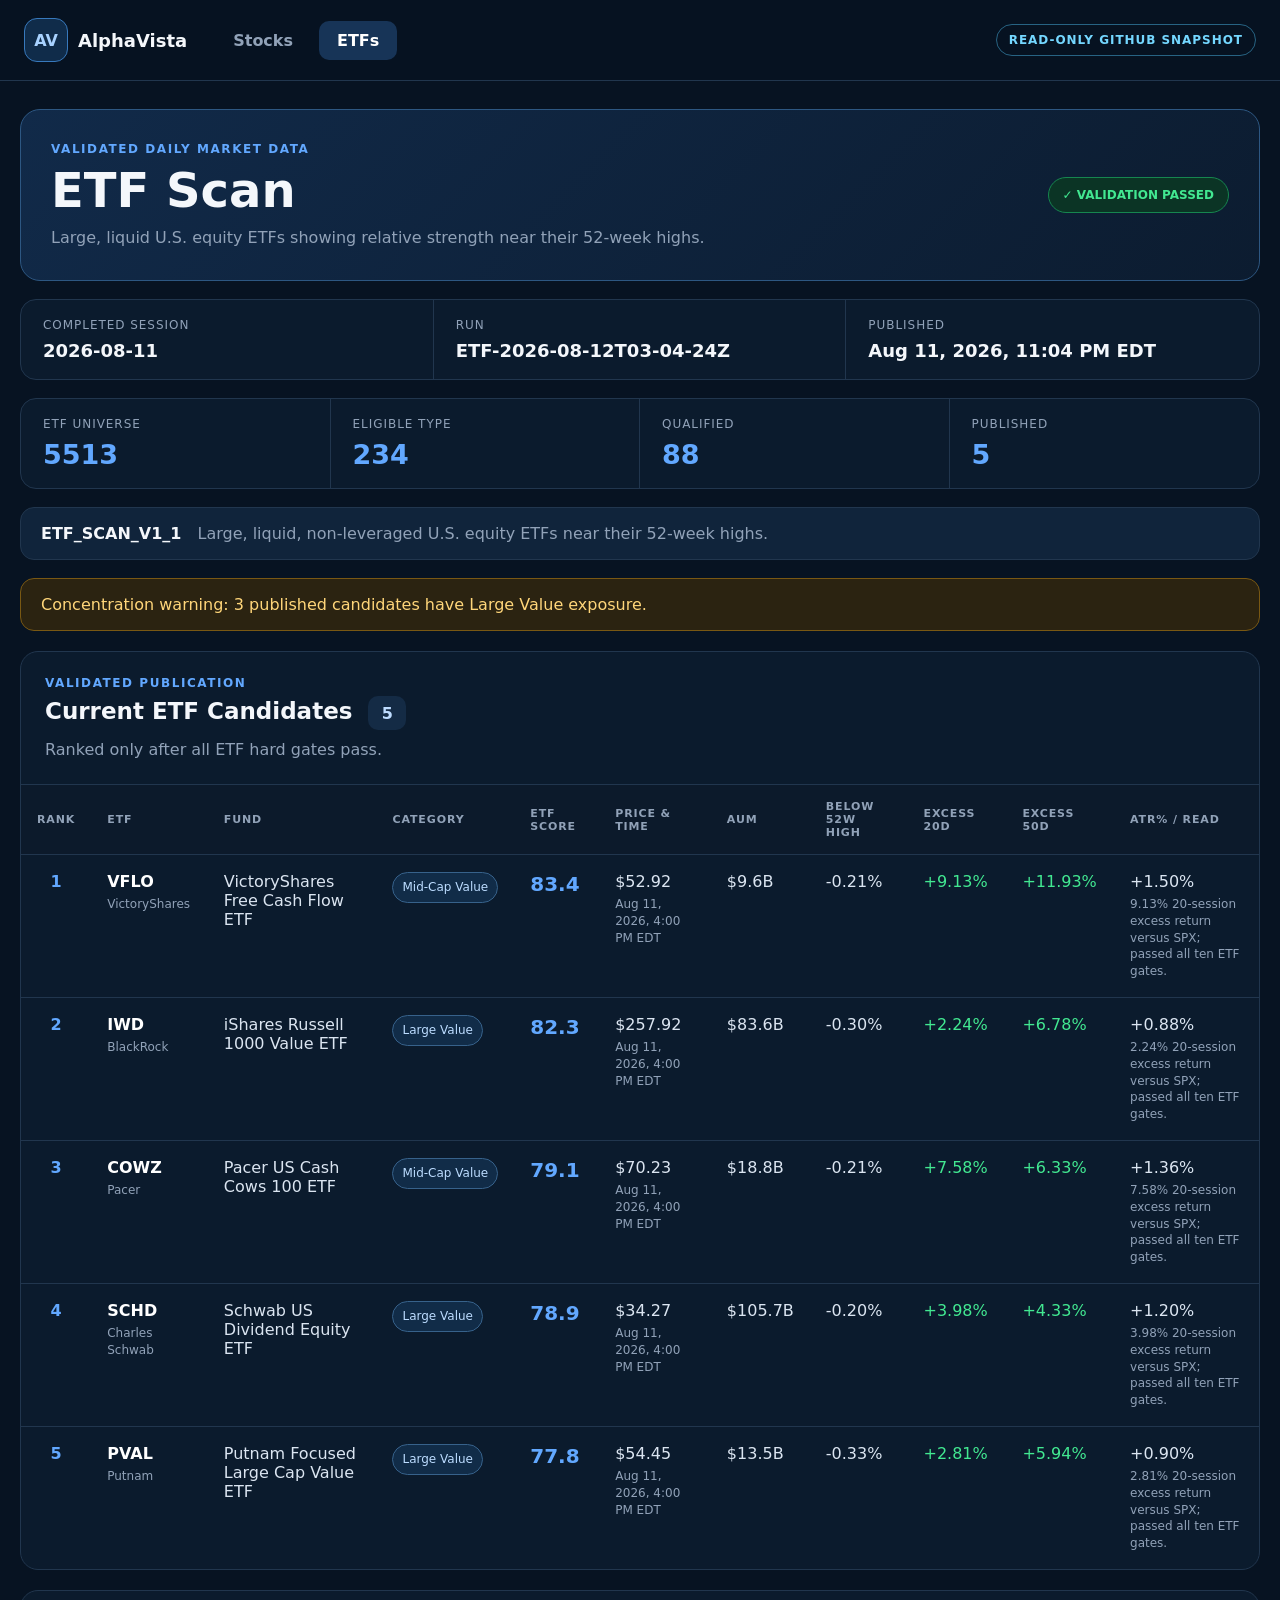
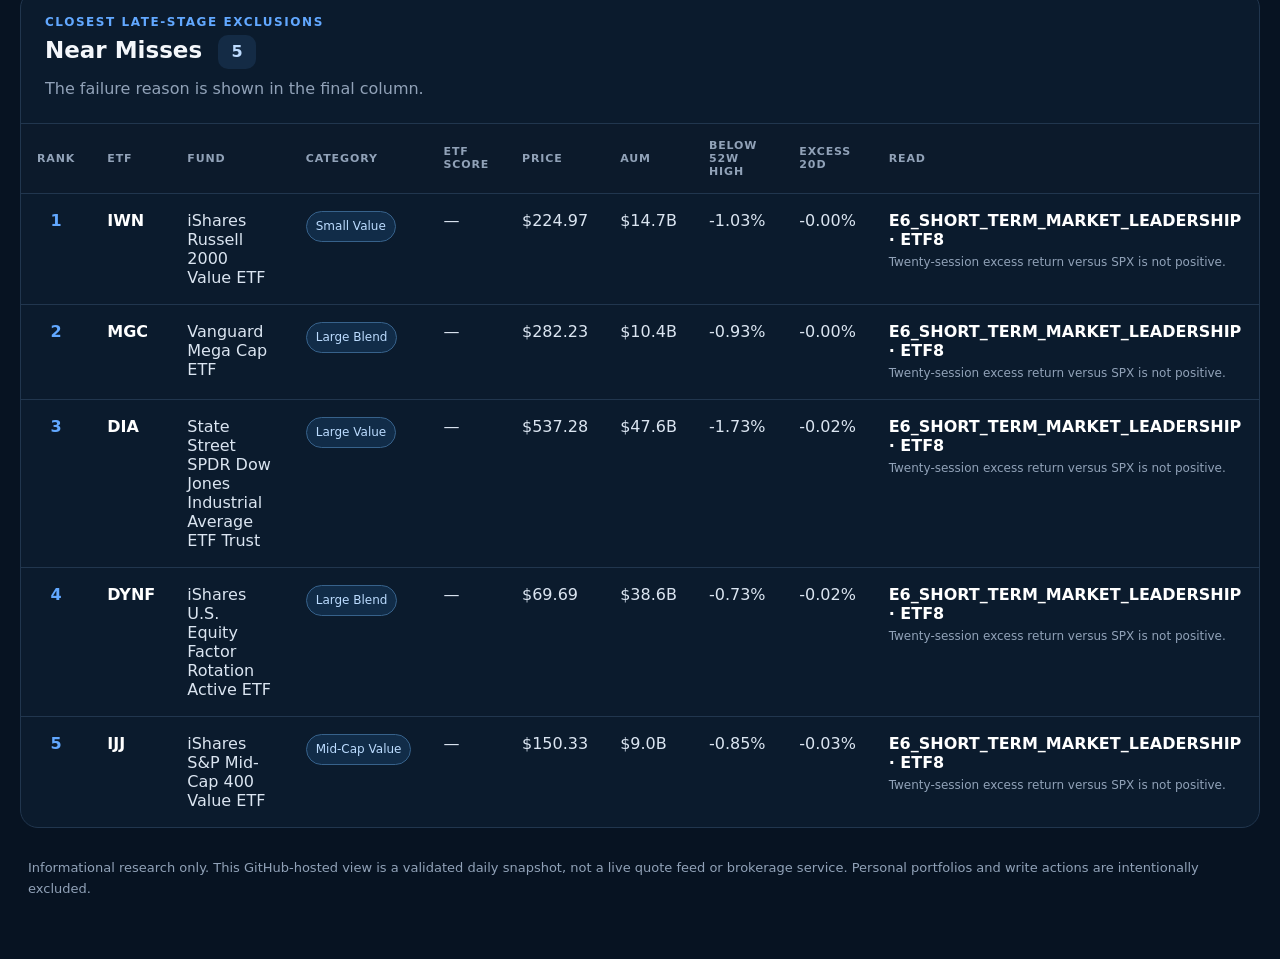
==== etfs/index.html @ fdbb1b5f "Publish validated market snapshot 13496ba" ====
<!doctype html>
<html lang="en">
  <head>
    <meta charset="utf-8">
    <meta name="viewport" content="width=device-width, initial-scale=1">
    <meta name="robots" content="noindex,nofollow">
    <meta name="color-scheme" content="dark">
    <meta name="description" content="Large, liquid U.S. equity ETFs showing relative strength near their 52-week highs.">
    <title>ETF Scan | AlphaVista</title>
    <link rel="stylesheet" href="/styles.css">
  </head>
  <body>
    <header class="site-header">
      <a class="brand" href="/" aria-label="AlphaVista Stocks">
        <span>AV</span><strong>AlphaVista</strong>
      </a>
      <nav aria-label="Primary navigation">
        <a class="" href="/">Stocks</a>
        <a class="active" href="/etfs/">ETFs</a>
      </nav>
      <span class="read-only">READ-ONLY GITHUB SNAPSHOT</span>
    </header>
    <main>
      <section class="hero">
        <div>
          <p class="eyebrow">VALIDATED DAILY MARKET DATA</p>
          <h1>ETF Scan</h1>
          <p>Large, liquid U.S. equity ETFs showing relative strength near their 52-week highs.</p>
        </div>
        <span class="validation">✓ VALIDATION PASSED</span>
      </section>
      <section class="run-meta" aria-label="Publication details">
        <div><span>Completed session</span><strong>2026-08-11</strong></div>
        <div><span>Run</span><strong>ETF-2026-08-12T03-04-24Z</strong></div>
        <div><span>Published</span><strong>Aug 11, 2026, 11:04 PM EDT</strong></div>
      </section>
      
    <section class="summary-grid">
      <div><span>ETF universe</span><strong>5513</strong></div>
      <div><span>Eligible type</span><strong>234</strong></div>
      <div><span>Qualified</span><strong>88</strong></div>
      <div><span>Published</span><strong>5</strong></div>
    </section>
    <section class="policy-note">
      <strong>ETF_SCAN_V1_1</strong>
      <span>Large, liquid, non-leveraged U.S. equity ETFs near their 52-week highs.</span>
    </section>
    <section class="warning">Concentration warning: 3 published candidates have Large Value exposure.</section>
    <section class="panel">
      <header class="panel-header">
        <div><p class="eyebrow">VALIDATED PUBLICATION</p><h2>Current ETF Candidates <span class="count">5</span></h2><p>Ranked only after all ETF hard gates pass.</p></div>
      </header>
      <div class="table-wrap">
        <table>
          <thead><tr><th>Rank</th><th>ETF</th><th>Fund</th><th>Category</th><th>ETF Score</th><th>Price &amp; Time</th><th>AUM</th><th>Below 52W High</th><th>Excess 20D</th><th>Excess 50D</th><th>ATR% / Read</th></tr></thead>
          <tbody>
        <tr>
          <td class="rank">1</td>
          <td><strong>VFLO</strong><span>VictoryShares</span></td>
          <td>VictoryShares Free Cash Flow ETF</td>
          <td><span class="badge category">Mid-Cap Value</span></td>
          <td class="score">83.4</td>
          <td>$52.92<span>Aug 11, 2026, 4:00 PM EDT</span></td>
          <td>$9.6B</td>
          <td>-0.21%</td>
          <td class="positive">+9.13%</td>
          <td class="positive">+11.93%</td>
          <td>+1.50%<span>9.13% 20-session excess return versus SPX; passed all ten ETF gates.</span></td>
        </tr>
        <tr>
          <td class="rank">2</td>
          <td><strong>IWD</strong><span>BlackRock</span></td>
          <td>iShares Russell 1000 Value ETF</td>
          <td><span class="badge category">Large Value</span></td>
          <td class="score">82.3</td>
          <td>$257.92<span>Aug 11, 2026, 4:00 PM EDT</span></td>
          <td>$83.6B</td>
          <td>-0.30%</td>
          <td class="positive">+2.24%</td>
          <td class="positive">+6.78%</td>
          <td>+0.88%<span>2.24% 20-session excess return versus SPX; passed all ten ETF gates.</span></td>
        </tr>
        <tr>
          <td class="rank">3</td>
          <td><strong>COWZ</strong><span>Pacer</span></td>
          <td>Pacer US Cash Cows 100 ETF</td>
          <td><span class="badge category">Mid-Cap Value</span></td>
          <td class="score">79.1</td>
          <td>$70.23<span>Aug 11, 2026, 4:00 PM EDT</span></td>
          <td>$18.8B</td>
          <td>-0.21%</td>
          <td class="positive">+7.58%</td>
          <td class="positive">+6.33%</td>
          <td>+1.36%<span>7.58% 20-session excess return versus SPX; passed all ten ETF gates.</span></td>
        </tr>
        <tr>
          <td class="rank">4</td>
          <td><strong>SCHD</strong><span>Charles Schwab</span></td>
          <td>Schwab US Dividend Equity ETF</td>
          <td><span class="badge category">Large Value</span></td>
          <td class="score">78.9</td>
          <td>$34.27<span>Aug 11, 2026, 4:00 PM EDT</span></td>
          <td>$105.7B</td>
          <td>-0.20%</td>
          <td class="positive">+3.98%</td>
          <td class="positive">+4.33%</td>
          <td>+1.20%<span>3.98% 20-session excess return versus SPX; passed all ten ETF gates.</span></td>
        </tr>
        <tr>
          <td class="rank">5</td>
          <td><strong>PVAL</strong><span>Putnam</span></td>
          <td>Putnam Focused Large Cap Value ETF</td>
          <td><span class="badge category">Large Value</span></td>
          <td class="score">77.8</td>
          <td>$54.45<span>Aug 11, 2026, 4:00 PM EDT</span></td>
          <td>$13.5B</td>
          <td>-0.33%</td>
          <td class="positive">+2.81%</td>
          <td class="positive">+5.94%</td>
          <td>+0.90%<span>2.81% 20-session excess return versus SPX; passed all ten ETF gates.</span></td>
        </tr></tbody>
        </table>
      </div>
    </section>
    <section class="panel">
      <header class="panel-header">
        <div><p class="eyebrow">CLOSEST LATE-STAGE EXCLUSIONS</p><h2>Near Misses <span class="count">5</span></h2><p>The failure reason is shown in the final column.</p></div>
      </header>
      <div class="table-wrap">
        <table>
          <thead><tr><th>Rank</th><th>ETF</th><th>Fund</th><th>Category</th><th>ETF Score</th><th>Price</th><th>AUM</th><th>Below 52W High</th><th>Excess 20D</th><th>Read</th></tr></thead>
          <tbody>
        <tr>
          <td class="rank">1</td>
          <td><strong>IWN</strong></td>
          <td>iShares Russell 2000 Value ETF</td>
          <td><span class="badge category">Small Value</span></td>
          <td>—</td>
          <td>$224.97</td>
          <td>$14.7B</td>
          <td>-1.03%</td>
          <td>-0.00%</td>
          <td class="read"><strong>E6_SHORT_TERM_MARKET_LEADERSHIP · ETF8</strong><span>Twenty-session excess return versus SPX is not positive.</span></td>
        </tr>
        <tr>
          <td class="rank">2</td>
          <td><strong>MGC</strong></td>
          <td>Vanguard Mega Cap ETF</td>
          <td><span class="badge category">Large Blend</span></td>
          <td>—</td>
          <td>$282.23</td>
          <td>$10.4B</td>
          <td>-0.93%</td>
          <td>-0.00%</td>
          <td class="read"><strong>E6_SHORT_TERM_MARKET_LEADERSHIP · ETF8</strong><span>Twenty-session excess return versus SPX is not positive.</span></td>
        </tr>
        <tr>
          <td class="rank">3</td>
          <td><strong>DIA</strong></td>
          <td>State Street SPDR Dow Jones Industrial Average ETF Trust</td>
          <td><span class="badge category">Large Value</span></td>
          <td>—</td>
          <td>$537.28</td>
          <td>$47.6B</td>
          <td>-1.73%</td>
          <td>-0.02%</td>
          <td class="read"><strong>E6_SHORT_TERM_MARKET_LEADERSHIP · ETF8</strong><span>Twenty-session excess return versus SPX is not positive.</span></td>
        </tr>
        <tr>
          <td class="rank">4</td>
          <td><strong>DYNF</strong></td>
          <td>iShares U.S. Equity Factor Rotation Active ETF</td>
          <td><span class="badge category">Large Blend</span></td>
          <td>—</td>
          <td>$69.69</td>
          <td>$38.6B</td>
          <td>-0.73%</td>
          <td>-0.02%</td>
          <td class="read"><strong>E6_SHORT_TERM_MARKET_LEADERSHIP · ETF8</strong><span>Twenty-session excess return versus SPX is not positive.</span></td>
        </tr>
        <tr>
          <td class="rank">5</td>
          <td><strong>IJJ</strong></td>
          <td>iShares S&amp;P Mid-Cap 400 Value ETF</td>
          <td><span class="badge category">Mid-Cap Value</span></td>
          <td>—</td>
          <td>$150.33</td>
          <td>$9.0B</td>
          <td>-0.85%</td>
          <td>-0.03%</td>
          <td class="read"><strong>E6_SHORT_TERM_MARKET_LEADERSHIP · ETF8</strong><span>Twenty-session excess return versus SPX is not positive.</span></td>
        </tr></tbody>
        </table>
      </div>
    </section>
      <p class="disclaimer">Informational research only. This GitHub-hosted view is a validated daily snapshot, not a live quote feed or brokerage service. Personal portfolios and write actions are intentionally excluded.</p>
    </main>
  </body>
</html>
---- styles.css ----
:root{color-scheme:dark;--bg:#071322;--panel:#0b1b2d;--panel2:#10243b;--line:#21364e;--text:#f4f7fb;--muted:#91a2b8;--blue:#62a8ff;--green:#42e891;--amber:#ffc44d;--red:#ff7185}
*{box-sizing:border-box}html{background:var(--bg);font-family:Inter,ui-sans-serif,system-ui,-apple-system,BlinkMacSystemFont,"Segoe UI",sans-serif;color:var(--text)}body{margin:0;min-width:320px}a{color:inherit;text-decoration:none}
.site-header{position:sticky;top:0;z-index:5;display:flex;align-items:center;gap:28px;padding:18px max(24px,calc((100vw - 1480px)/2));border-bottom:1px solid var(--line);background:rgba(7,19,34,.96);backdrop-filter:blur(12px)}
.brand{display:flex;align-items:center;gap:10px}.brand>span{display:grid;place-items:center;width:44px;height:44px;border:1px solid #3779bd;border-radius:13px;background:#102c4a;color:#a8d2ff;font-weight:800}.brand strong{font-size:18px}
nav{display:flex;gap:8px}nav a{padding:10px 18px;border-radius:10px;color:var(--muted);font-weight:700}nav a.active{background:#173457;color:#fff}.read-only{margin-left:auto;color:#74d7ff;border:1px solid #276383;border-radius:999px;padding:8px 12px;font-size:12px;font-weight:800;letter-spacing:.08em}
main{width:min(1480px,calc(100% - 40px));margin:28px auto 60px}.hero{display:flex;justify-content:space-between;align-items:center;gap:24px;padding:30px;border:1px solid #2d5782;border-radius:20px;background:linear-gradient(135deg,#112a49,#0c1c30)}h1{margin:4px 0 8px;font-size:clamp(30px,4vw,48px)}h2{margin:4px 0 8px;font-size:23px}.hero p,.panel-header p{color:var(--muted);margin:0;line-height:1.5}.eyebrow{color:var(--blue)!important;font-size:12px;font-weight:850;letter-spacing:.13em}.validation{white-space:nowrap;color:var(--green);border:1px solid #16864f;background:#0b3425;border-radius:999px;padding:10px 14px;font-size:12px;font-weight:850}
.run-meta,.summary-grid{display:grid;grid-template-columns:repeat(3,1fr);border:1px solid var(--line);border-radius:16px;overflow:hidden;margin:18px 0;background:var(--panel)}.summary-grid{grid-template-columns:repeat(4,1fr)}.run-meta div,.summary-grid div{padding:18px 22px;border-right:1px solid var(--line)}.run-meta div:last-child,.summary-grid div:last-child{border-right:0}.run-meta span,.summary-grid span{display:block;color:var(--muted);font-size:12px;text-transform:uppercase;letter-spacing:.08em}.run-meta strong,.summary-grid strong{display:block;margin-top:8px;font-size:18px;overflow-wrap:anywhere}.summary-grid strong{font-size:27px;color:var(--blue)}
.trend-summary strong{color:var(--green)}.trend-summary .policy-version{font-size:14px;line-height:1.35}.trend-panel{border-color:#17643f}.negative{color:var(--red)}
.policy-note,.warning{display:flex;gap:16px;align-items:center;padding:16px 20px;margin:18px 0;border:1px solid var(--line);border-radius:14px;background:var(--panel2);color:var(--muted)}.policy-note strong{color:var(--text)}.warning{border-color:#795813;color:#ffd67a;background:#2b2311}
.panel{margin:20px 0;border:1px solid var(--line);border-radius:18px;overflow:hidden;background:var(--panel)}.panel-header{padding:22px 24px;border-bottom:1px solid var(--line)}.count{display:inline-grid;place-items:center;min-width:38px;height:34px;padding:0 10px;margin-left:8px;border-radius:10px;background:#142b45;color:#bedcff;font-size:16px}.table-wrap{overflow-x:auto}
table{width:100%;border-collapse:collapse;min-width:1050px}th{padding:15px 16px;text-align:left;color:var(--muted);font-size:11px;letter-spacing:.08em;text-transform:uppercase;background:#0c1a2b}td{padding:17px 16px;border-top:1px solid var(--line);vertical-align:top;color:#dbe5f1}td span{display:block;margin-top:5px;color:var(--muted);font-size:12px;line-height:1.4}td strong{color:#fff}.rank{color:var(--blue);font-weight:800;text-align:center}.score{color:var(--blue);font-size:20px;font-weight:850}.positive{color:var(--green)}.read{min-width:260px}.badge{display:inline-block!important;margin:0!important;padding:6px 9px;border:1px solid #37628b;border-radius:999px;color:#bcdcff!important;background:#112c48}.category{white-space:nowrap}.empty-row{text-align:center;padding:32px;color:var(--muted)}
.disclaimer{margin:30px 8px;color:var(--muted);font-size:13px;line-height:1.6}
@media(max-width:780px){.site-header{padding:14px 18px;gap:10px}.brand strong,.read-only{display:none}nav{margin-left:auto}nav a{padding:9px 12px}.hero{align-items:flex-start;flex-direction:column;padding:24px}.run-meta,.summary-grid{grid-template-columns:1fr 1fr}.run-meta div,.summary-grid div{border-bottom:1px solid var(--line)}main{width:min(100% - 24px,1480px);margin-top:16px}}
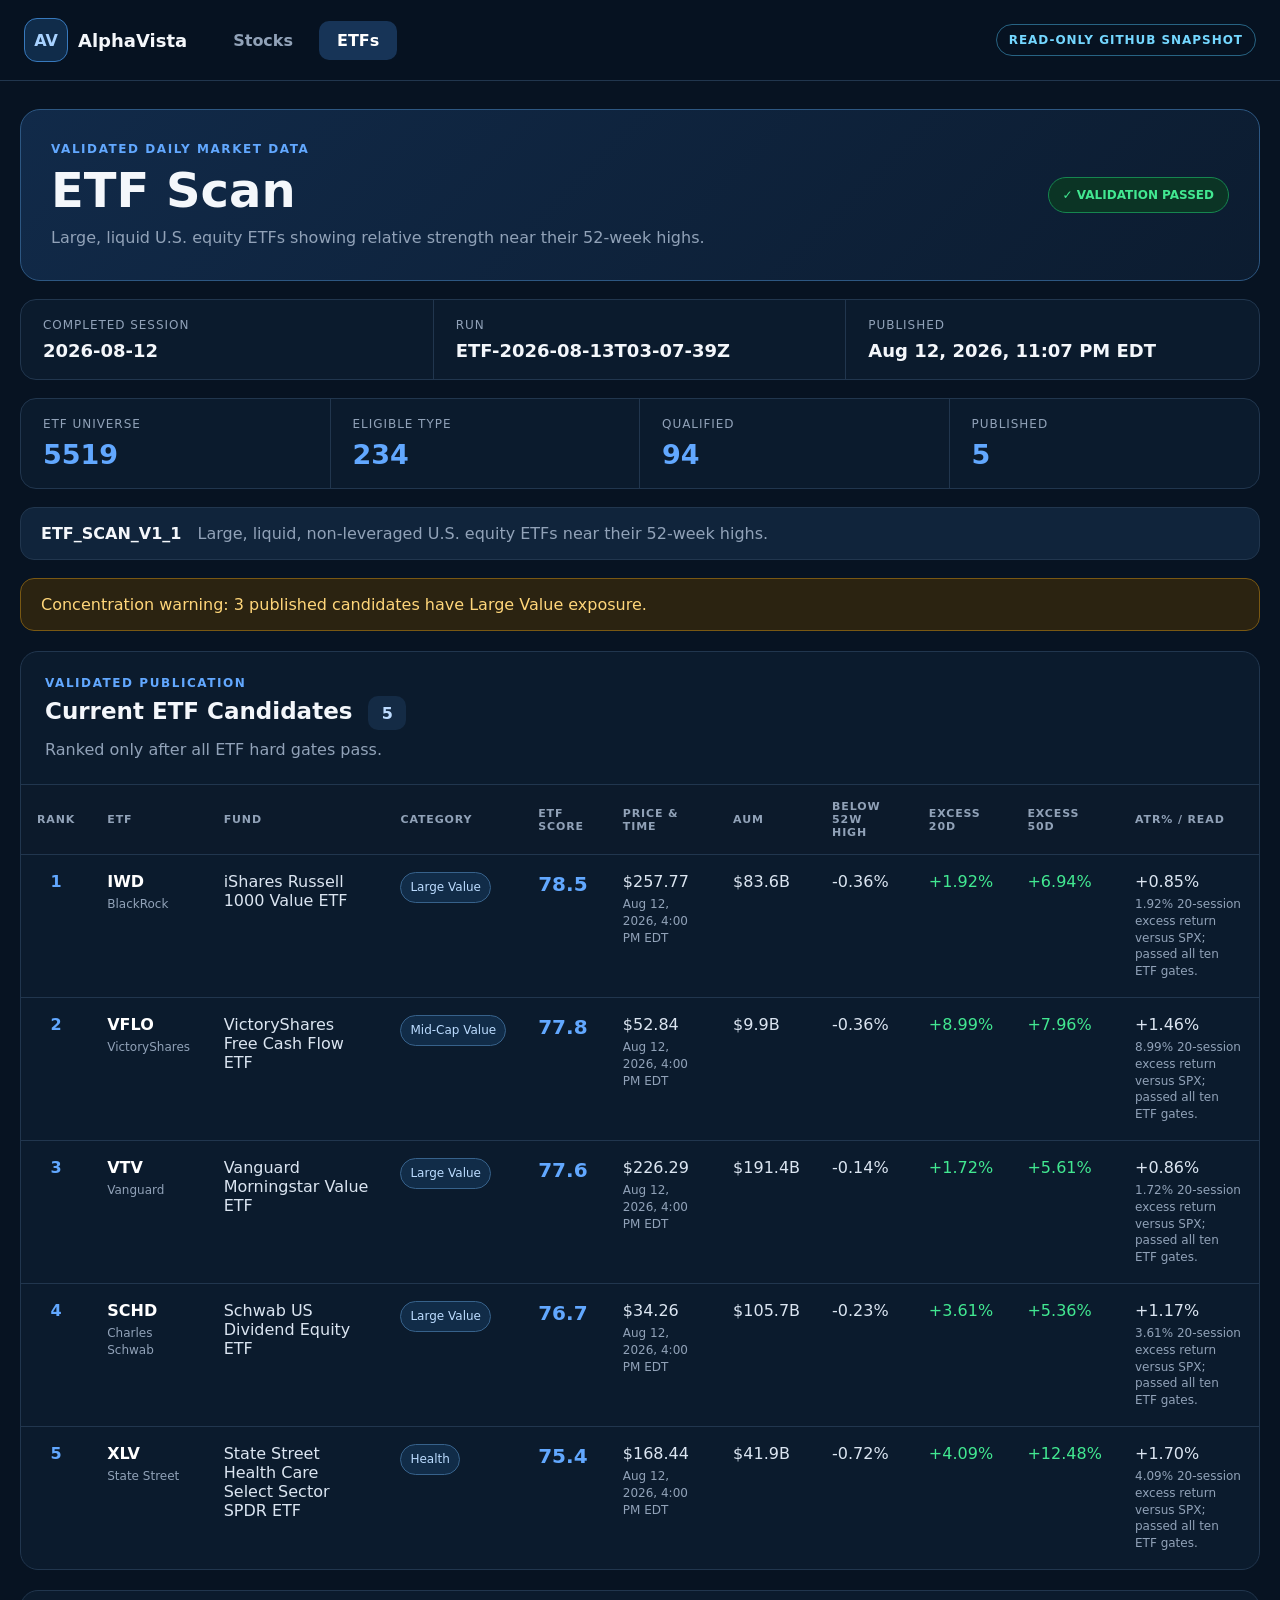
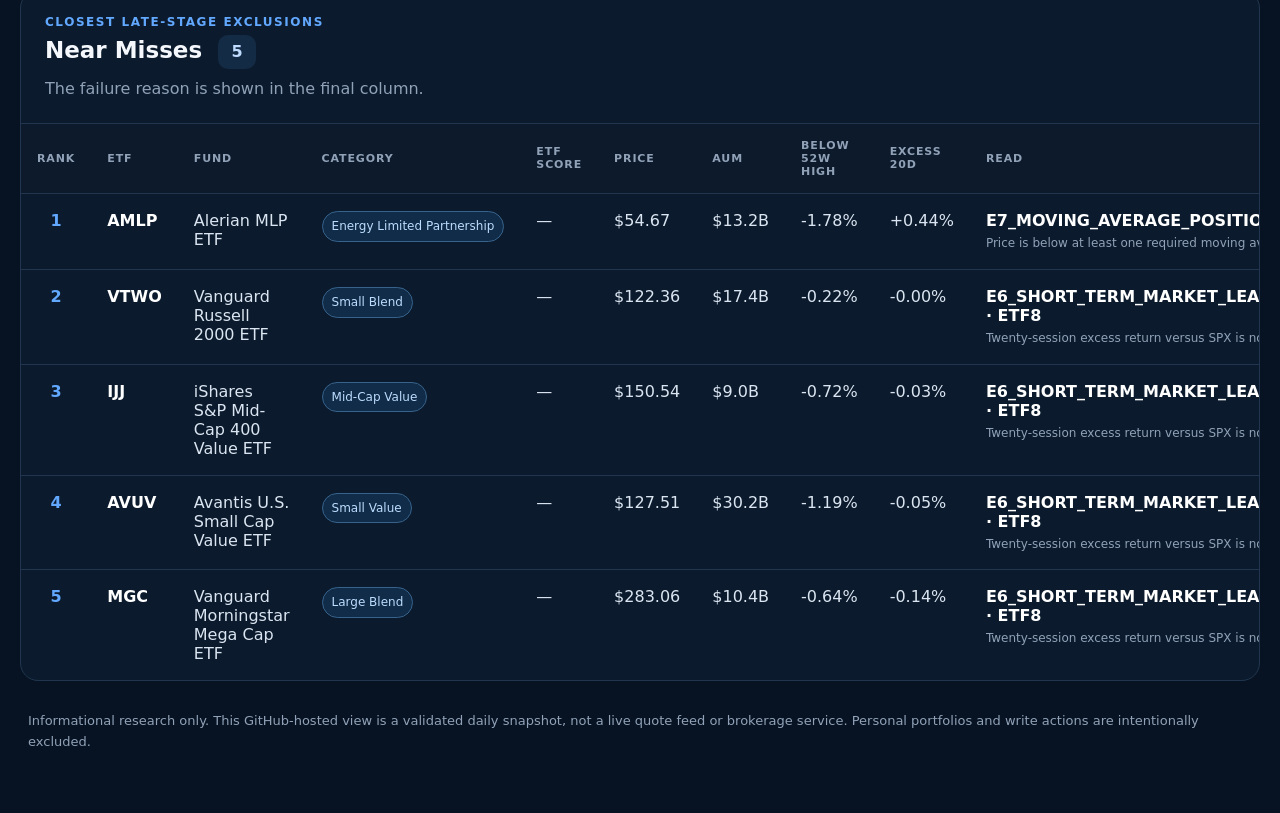
==== commit a2fd6bc8: "Publish validated market snapshot 13496ba" ====
--- a/etfs/index.html
+++ b/etfs/index.html
@@ -30,15 +30,15 @@
         <span class="validation">✓ VALIDATION PASSED</span>
       </section>
       <section class="run-meta" aria-label="Publication details">
-        <div><span>Completed session</span><strong>2026-08-11</strong></div>
-        <div><span>Run</span><strong>ETF-2026-08-12T03-04-24Z</strong></div>
-        <div><span>Published</span><strong>Aug 11, 2026, 11:04 PM EDT</strong></div>
+        <div><span>Completed session</span><strong>2026-08-12</strong></div>
+        <div><span>Run</span><strong>ETF-2026-08-13T03-07-39Z</strong></div>
+        <div><span>Published</span><strong>Aug 12, 2026, 11:07 PM EDT</strong></div>
       </section>
       
     <section class="summary-grid">
-      <div><span>ETF universe</span><strong>5513</strong></div>
+      <div><span>ETF universe</span><strong>5519</strong></div>
       <div><span>Eligible type</span><strong>234</strong></div>
-      <div><span>Qualified</span><strong>88</strong></div>
+      <div><span>Qualified</span><strong>94</strong></div>
       <div><span>Published</span><strong>5</strong></div>
     </section>
     <section class="policy-note">
@@ -56,68 +56,68 @@
           <tbody>
         <tr>
           <td class="rank">1</td>
+          <td><strong>IWD</strong><span>BlackRock</span></td>
+          <td>iShares Russell 1000 Value ETF</td>
+          <td><span class="badge category">Large Value</span></td>
+          <td class="score">78.5</td>
+          <td>$257.77<span>Aug 12, 2026, 4:00 PM EDT</span></td>
+          <td>$83.6B</td>
+          <td>-0.36%</td>
+          <td class="positive">+1.92%</td>
+          <td class="positive">+6.94%</td>
+          <td>+0.85%<span>1.92% 20-session excess return versus SPX; passed all ten ETF gates.</span></td>
+        </tr>
+        <tr>
+          <td class="rank">2</td>
           <td><strong>VFLO</strong><span>VictoryShares</span></td>
           <td>VictoryShares Free Cash Flow ETF</td>
           <td><span class="badge category">Mid-Cap Value</span></td>
-          <td class="score">83.4</td>
-          <td>$52.92<span>Aug 11, 2026, 4:00 PM EDT</span></td>
-          <td>$9.6B</td>
-          <td>-0.21%</td>
-          <td class="positive">+9.13%</td>
-          <td class="positive">+11.93%</td>
-          <td>+1.50%<span>9.13% 20-session excess return versus SPX; passed all ten ETF gates.</span></td>
-        </tr>
-        <tr>
-          <td class="rank">2</td>
-          <td><strong>IWD</strong><span>BlackRock</span></td>
-          <td>iShares Russell 1000 Value ETF</td>
-          <td><span class="badge category">Large Value</span></td>
-          <td class="score">82.3</td>
-          <td>$257.92<span>Aug 11, 2026, 4:00 PM EDT</span></td>
-          <td>$83.6B</td>
-          <td>-0.30%</td>
-          <td class="positive">+2.24%</td>
-          <td class="positive">+6.78%</td>
-          <td>+0.88%<span>2.24% 20-session excess return versus SPX; passed all ten ETF gates.</span></td>
+          <td class="score">77.8</td>
+          <td>$52.84<span>Aug 12, 2026, 4:00 PM EDT</span></td>
+          <td>$9.9B</td>
+          <td>-0.36%</td>
+          <td class="positive">+8.99%</td>
+          <td class="positive">+7.96%</td>
+          <td>+1.46%<span>8.99% 20-session excess return versus SPX; passed all ten ETF gates.</span></td>
         </tr>
         <tr>
           <td class="rank">3</td>
-          <td><strong>COWZ</strong><span>Pacer</span></td>
-          <td>Pacer US Cash Cows 100 ETF</td>
-          <td><span class="badge category">Mid-Cap Value</span></td>
-          <td class="score">79.1</td>
-          <td>$70.23<span>Aug 11, 2026, 4:00 PM EDT</span></td>
-          <td>$18.8B</td>
-          <td>-0.21%</td>
-          <td class="positive">+7.58%</td>
-          <td class="positive">+6.33%</td>
-          <td>+1.36%<span>7.58% 20-session excess return versus SPX; passed all ten ETF gates.</span></td>
+          <td><strong>VTV</strong><span>Vanguard</span></td>
+          <td>Vanguard Morningstar Value ETF</td>
+          <td><span class="badge category">Large Value</span></td>
+          <td class="score">77.6</td>
+          <td>$226.29<span>Aug 12, 2026, 4:00 PM EDT</span></td>
+          <td>$191.4B</td>
+          <td>-0.14%</td>
+          <td class="positive">+1.72%</td>
+          <td class="positive">+5.61%</td>
+          <td>+0.86%<span>1.72% 20-session excess return versus SPX; passed all ten ETF gates.</span></td>
         </tr>
         <tr>
           <td class="rank">4</td>
           <td><strong>SCHD</strong><span>Charles Schwab</span></td>
           <td>Schwab US Dividend Equity ETF</td>
           <td><span class="badge category">Large Value</span></td>
-          <td class="score">78.9</td>
-          <td>$34.27<span>Aug 11, 2026, 4:00 PM EDT</span></td>
+          <td class="score">76.7</td>
+          <td>$34.26<span>Aug 12, 2026, 4:00 PM EDT</span></td>
           <td>$105.7B</td>
-          <td>-0.20%</td>
-          <td class="positive">+3.98%</td>
-          <td class="positive">+4.33%</td>
-          <td>+1.20%<span>3.98% 20-session excess return versus SPX; passed all ten ETF gates.</span></td>
+          <td>-0.23%</td>
+          <td class="positive">+3.61%</td>
+          <td class="positive">+5.36%</td>
+          <td>+1.17%<span>3.61% 20-session excess return versus SPX; passed all ten ETF gates.</span></td>
         </tr>
         <tr>
           <td class="rank">5</td>
-          <td><strong>PVAL</strong><span>Putnam</span></td>
-          <td>Putnam Focused Large Cap Value ETF</td>
-          <td><span class="badge category">Large Value</span></td>
-          <td class="score">77.8</td>
-          <td>$54.45<span>Aug 11, 2026, 4:00 PM EDT</span></td>
-          <td>$13.5B</td>
-          <td>-0.33%</td>
-          <td class="positive">+2.81%</td>
-          <td class="positive">+5.94%</td>
-          <td>+0.90%<span>2.81% 20-session excess return versus SPX; passed all ten ETF gates.</span></td>
+          <td><strong>XLV</strong><span>State Street</span></td>
+          <td>State Street Health Care Select Sector SPDR ETF</td>
+          <td><span class="badge category">Health</span></td>
+          <td class="score">75.4</td>
+          <td>$168.44<span>Aug 12, 2026, 4:00 PM EDT</span></td>
+          <td>$41.9B</td>
+          <td>-0.72%</td>
+          <td class="positive">+4.09%</td>
+          <td class="positive">+12.48%</td>
+          <td>+1.70%<span>4.09% 20-session excess return versus SPX; passed all ten ETF gates.</span></td>
         </tr></tbody>
         </table>
       </div>
@@ -132,62 +132,62 @@
           <tbody>
         <tr>
           <td class="rank">1</td>
-          <td><strong>IWN</strong></td>
-          <td>iShares Russell 2000 Value ETF</td>
-          <td><span class="badge category">Small Value</span></td>
+          <td><strong>AMLP</strong></td>
+          <td>Alerian MLP ETF</td>
+          <td><span class="badge category">Energy Limited Partnership</span></td>
           <td>—</td>
-          <td>$224.97</td>
-          <td>$14.7B</td>
-          <td>-1.03%</td>
-          <td>-0.00%</td>
-          <td class="read"><strong>E6_SHORT_TERM_MARKET_LEADERSHIP · ETF8</strong><span>Twenty-session excess return versus SPX is not positive.</span></td>
+          <td>$54.67</td>
+          <td>$13.2B</td>
+          <td>-1.78%</td>
+          <td>+0.44%</td>
+          <td class="read"><strong>E7_MOVING_AVERAGE_POSITION · ETF9</strong><span>Price is below at least one required moving average.</span></td>
         </tr>
         <tr>
           <td class="rank">2</td>
-          <td><strong>MGC</strong></td>
-          <td>Vanguard Mega Cap ETF</td>
-          <td><span class="badge category">Large Blend</span></td>
+          <td><strong>VTWO</strong></td>
+          <td>Vanguard Russell 2000 ETF</td>
+          <td><span class="badge category">Small Blend</span></td>
           <td>—</td>
-          <td>$282.23</td>
-          <td>$10.4B</td>
-          <td>-0.93%</td>
+          <td>$122.36</td>
+          <td>$17.4B</td>
+          <td>-0.22%</td>
           <td>-0.00%</td>
           <td class="read"><strong>E6_SHORT_TERM_MARKET_LEADERSHIP · ETF8</strong><span>Twenty-session excess return versus SPX is not positive.</span></td>
         </tr>
         <tr>
           <td class="rank">3</td>
-          <td><strong>DIA</strong></td>
-          <td>State Street SPDR Dow Jones Industrial Average ETF Trust</td>
-          <td><span class="badge category">Large Value</span></td>
+          <td><strong>IJJ</strong></td>
+          <td>iShares S&amp;P Mid-Cap 400 Value ETF</td>
+          <td><span class="badge category">Mid-Cap Value</span></td>
           <td>—</td>
-          <td>$537.28</td>
-          <td>$47.6B</td>
-          <td>-1.73%</td>
-          <td>-0.02%</td>
+          <td>$150.54</td>
+          <td>$9.0B</td>
+          <td>-0.72%</td>
+          <td>-0.03%</td>
           <td class="read"><strong>E6_SHORT_TERM_MARKET_LEADERSHIP · ETF8</strong><span>Twenty-session excess return versus SPX is not positive.</span></td>
         </tr>
         <tr>
           <td class="rank">4</td>
-          <td><strong>DYNF</strong></td>
-          <td>iShares U.S. Equity Factor Rotation Active ETF</td>
-          <td><span class="badge category">Large Blend</span></td>
+          <td><strong>AVUV</strong></td>
+          <td>Avantis U.S. Small Cap Value ETF</td>
+          <td><span class="badge category">Small Value</span></td>
           <td>—</td>
-          <td>$69.69</td>
-          <td>$38.6B</td>
-          <td>-0.73%</td>
-          <td>-0.02%</td>
+          <td>$127.51</td>
+          <td>$30.2B</td>
+          <td>-1.19%</td>
+          <td>-0.05%</td>
           <td class="read"><strong>E6_SHORT_TERM_MARKET_LEADERSHIP · ETF8</strong><span>Twenty-session excess return versus SPX is not positive.</span></td>
         </tr>
         <tr>
           <td class="rank">5</td>
-          <td><strong>IJJ</strong></td>
-          <td>iShares S&amp;P Mid-Cap 400 Value ETF</td>
-          <td><span class="badge category">Mid-Cap Value</span></td>
+          <td><strong>MGC</strong></td>
+          <td>Vanguard Morningstar Mega Cap ETF</td>
+          <td><span class="badge category">Large Blend</span></td>
           <td>—</td>
-          <td>$150.33</td>
-          <td>$9.0B</td>
-          <td>-0.85%</td>
-          <td>-0.03%</td>
+          <td>$283.06</td>
+          <td>$10.4B</td>
+          <td>-0.64%</td>
+          <td>-0.14%</td>
           <td class="read"><strong>E6_SHORT_TERM_MARKET_LEADERSHIP · ETF8</strong><span>Twenty-session excess return versus SPX is not positive.</span></td>
         </tr></tbody>
         </table>
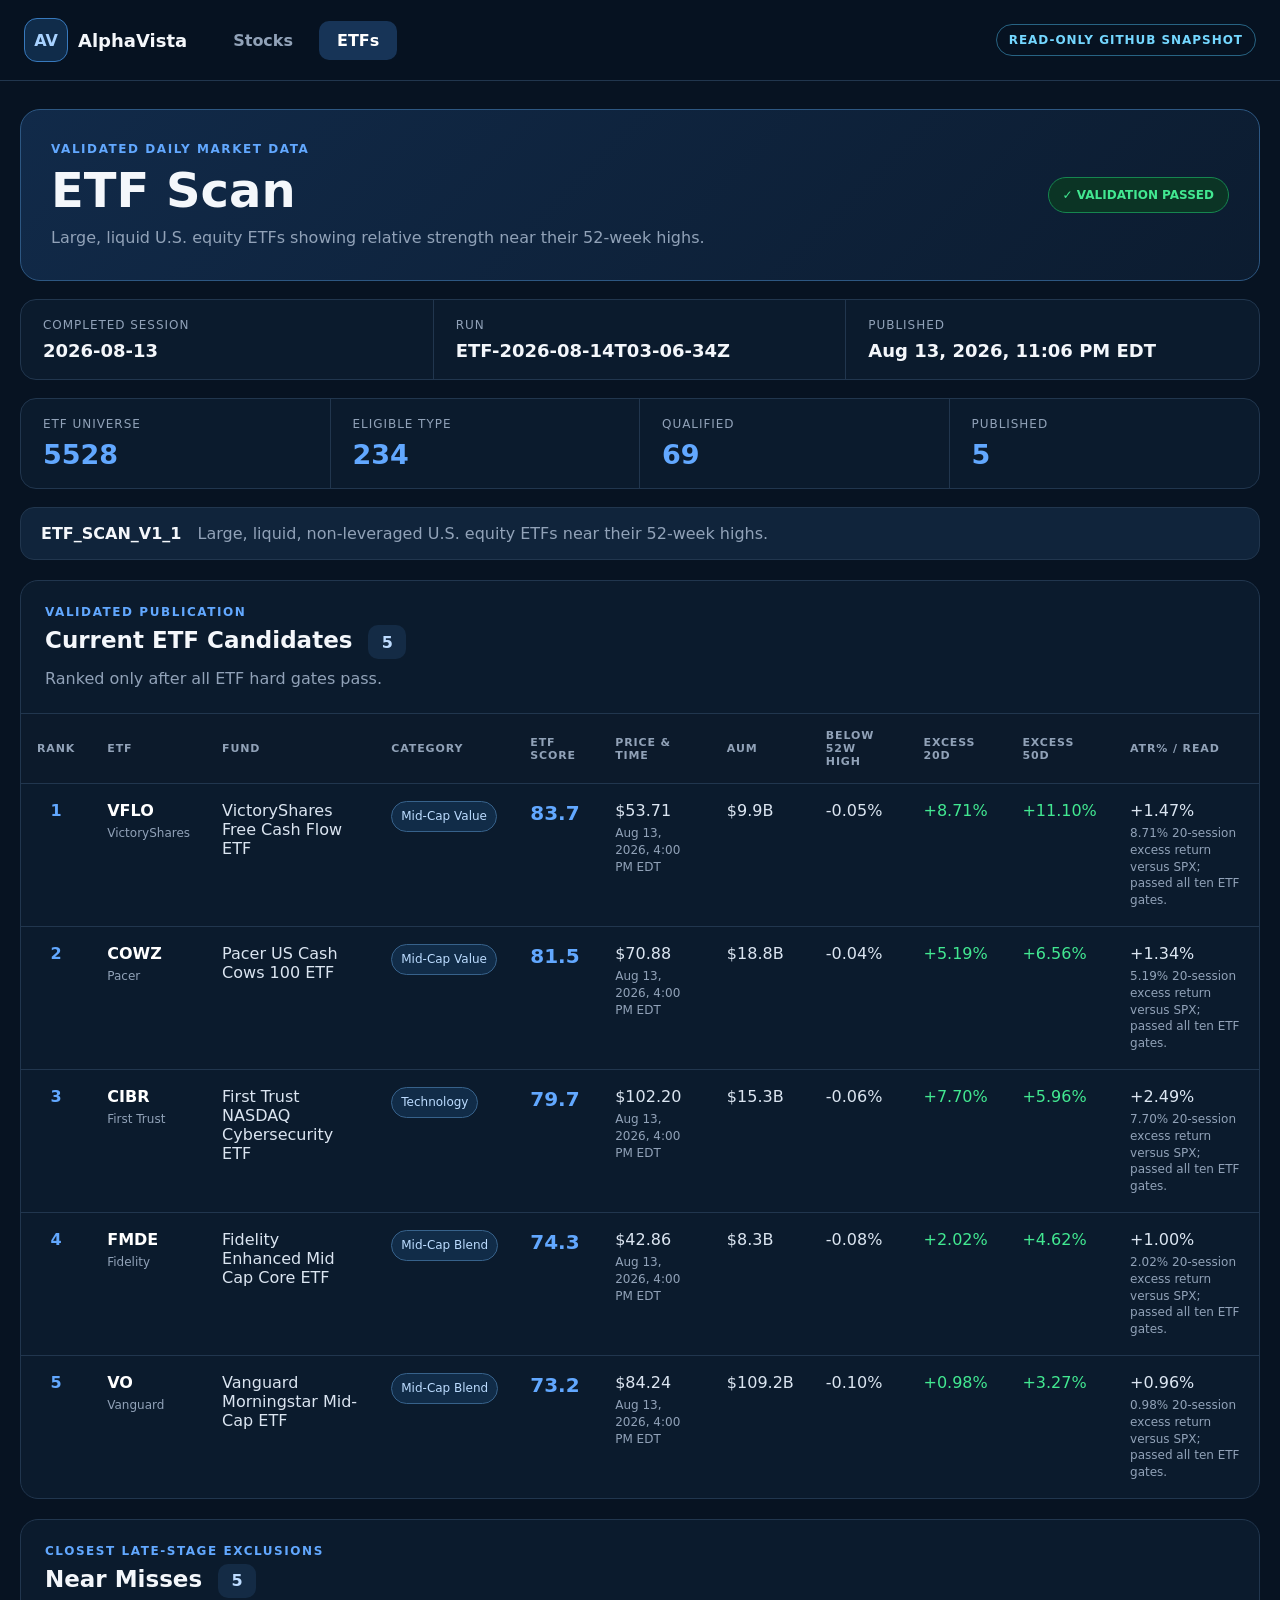
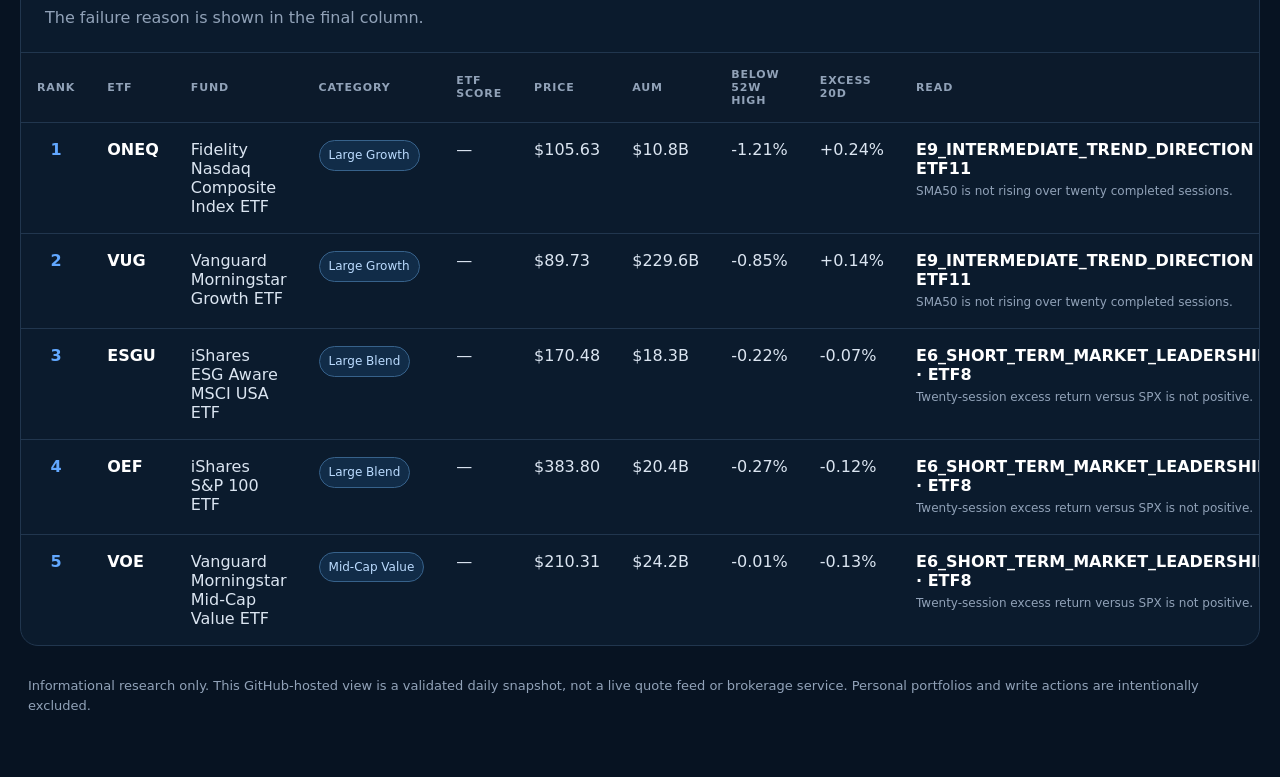
==== commit 5135ad49: "Publish validated market snapshot 13496ba" ====
--- a/etfs/index.html
+++ b/etfs/index.html
@@ -30,22 +30,22 @@
         <span class="validation">✓ VALIDATION PASSED</span>
       </section>
       <section class="run-meta" aria-label="Publication details">
-        <div><span>Completed session</span><strong>2026-08-12</strong></div>
-        <div><span>Run</span><strong>ETF-2026-08-13T03-07-39Z</strong></div>
-        <div><span>Published</span><strong>Aug 12, 2026, 11:07 PM EDT</strong></div>
+        <div><span>Completed session</span><strong>2026-08-13</strong></div>
+        <div><span>Run</span><strong>ETF-2026-08-14T03-06-34Z</strong></div>
+        <div><span>Published</span><strong>Aug 13, 2026, 11:06 PM EDT</strong></div>
       </section>
       
     <section class="summary-grid">
-      <div><span>ETF universe</span><strong>5519</strong></div>
+      <div><span>ETF universe</span><strong>5528</strong></div>
       <div><span>Eligible type</span><strong>234</strong></div>
-      <div><span>Qualified</span><strong>94</strong></div>
+      <div><span>Qualified</span><strong>69</strong></div>
       <div><span>Published</span><strong>5</strong></div>
     </section>
     <section class="policy-note">
       <strong>ETF_SCAN_V1_1</strong>
       <span>Large, liquid, non-leveraged U.S. equity ETFs near their 52-week highs.</span>
     </section>
-    <section class="warning">Concentration warning: 3 published candidates have Large Value exposure.</section>
+    
     <section class="panel">
       <header class="panel-header">
         <div><p class="eyebrow">VALIDATED PUBLICATION</p><h2>Current ETF Candidates <span class="count">5</span></h2><p>Ranked only after all ETF hard gates pass.</p></div>
@@ -56,68 +56,68 @@
           <tbody>
         <tr>
           <td class="rank">1</td>
-          <td><strong>IWD</strong><span>BlackRock</span></td>
-          <td>iShares Russell 1000 Value ETF</td>
-          <td><span class="badge category">Large Value</span></td>
-          <td class="score">78.5</td>
-          <td>$257.77<span>Aug 12, 2026, 4:00 PM EDT</span></td>
-          <td>$83.6B</td>
-          <td>-0.36%</td>
-          <td class="positive">+1.92%</td>
-          <td class="positive">+6.94%</td>
-          <td>+0.85%<span>1.92% 20-session excess return versus SPX; passed all ten ETF gates.</span></td>
+          <td><strong>VFLO</strong><span>VictoryShares</span></td>
+          <td>VictoryShares Free Cash Flow ETF</td>
+          <td><span class="badge category">Mid-Cap Value</span></td>
+          <td class="score">83.7</td>
+          <td>$53.71<span>Aug 13, 2026, 4:00 PM EDT</span></td>
+          <td>$9.9B</td>
+          <td>-0.05%</td>
+          <td class="positive">+8.71%</td>
+          <td class="positive">+11.10%</td>
+          <td>+1.47%<span>8.71% 20-session excess return versus SPX; passed all ten ETF gates.</span></td>
         </tr>
         <tr>
           <td class="rank">2</td>
-          <td><strong>VFLO</strong><span>VictoryShares</span></td>
-          <td>VictoryShares Free Cash Flow ETF</td>
+          <td><strong>COWZ</strong><span>Pacer</span></td>
+          <td>Pacer US Cash Cows 100 ETF</td>
           <td><span class="badge category">Mid-Cap Value</span></td>
-          <td class="score">77.8</td>
-          <td>$52.84<span>Aug 12, 2026, 4:00 PM EDT</span></td>
-          <td>$9.9B</td>
-          <td>-0.36%</td>
-          <td class="positive">+8.99%</td>
-          <td class="positive">+7.96%</td>
-          <td>+1.46%<span>8.99% 20-session excess return versus SPX; passed all ten ETF gates.</span></td>
+          <td class="score">81.5</td>
+          <td>$70.88<span>Aug 13, 2026, 4:00 PM EDT</span></td>
+          <td>$18.8B</td>
+          <td>-0.04%</td>
+          <td class="positive">+5.19%</td>
+          <td class="positive">+6.56%</td>
+          <td>+1.34%<span>5.19% 20-session excess return versus SPX; passed all ten ETF gates.</span></td>
         </tr>
         <tr>
           <td class="rank">3</td>
-          <td><strong>VTV</strong><span>Vanguard</span></td>
-          <td>Vanguard Morningstar Value ETF</td>
-          <td><span class="badge category">Large Value</span></td>
-          <td class="score">77.6</td>
-          <td>$226.29<span>Aug 12, 2026, 4:00 PM EDT</span></td>
-          <td>$191.4B</td>
-          <td>-0.14%</td>
-          <td class="positive">+1.72%</td>
-          <td class="positive">+5.61%</td>
-          <td>+0.86%<span>1.72% 20-session excess return versus SPX; passed all ten ETF gates.</span></td>
+          <td><strong>CIBR</strong><span>First Trust</span></td>
+          <td>First Trust NASDAQ Cybersecurity ETF</td>
+          <td><span class="badge category">Technology</span></td>
+          <td class="score">79.7</td>
+          <td>$102.20<span>Aug 13, 2026, 4:00 PM EDT</span></td>
+          <td>$15.3B</td>
+          <td>-0.06%</td>
+          <td class="positive">+7.70%</td>
+          <td class="positive">+5.96%</td>
+          <td>+2.49%<span>7.70% 20-session excess return versus SPX; passed all ten ETF gates.</span></td>
         </tr>
         <tr>
           <td class="rank">4</td>
-          <td><strong>SCHD</strong><span>Charles Schwab</span></td>
-          <td>Schwab US Dividend Equity ETF</td>
-          <td><span class="badge category">Large Value</span></td>
-          <td class="score">76.7</td>
-          <td>$34.26<span>Aug 12, 2026, 4:00 PM EDT</span></td>
-          <td>$105.7B</td>
-          <td>-0.23%</td>
-          <td class="positive">+3.61%</td>
-          <td class="positive">+5.36%</td>
-          <td>+1.17%<span>3.61% 20-session excess return versus SPX; passed all ten ETF gates.</span></td>
+          <td><strong>FMDE</strong><span>Fidelity</span></td>
+          <td>Fidelity Enhanced Mid Cap Core ETF</td>
+          <td><span class="badge category">Mid-Cap Blend</span></td>
+          <td class="score">74.3</td>
+          <td>$42.86<span>Aug 13, 2026, 4:00 PM EDT</span></td>
+          <td>$8.3B</td>
+          <td>-0.08%</td>
+          <td class="positive">+2.02%</td>
+          <td class="positive">+4.62%</td>
+          <td>+1.00%<span>2.02% 20-session excess return versus SPX; passed all ten ETF gates.</span></td>
         </tr>
         <tr>
           <td class="rank">5</td>
-          <td><strong>XLV</strong><span>State Street</span></td>
-          <td>State Street Health Care Select Sector SPDR ETF</td>
-          <td><span class="badge category">Health</span></td>
-          <td class="score">75.4</td>
-          <td>$168.44<span>Aug 12, 2026, 4:00 PM EDT</span></td>
-          <td>$41.9B</td>
-          <td>-0.72%</td>
-          <td class="positive">+4.09%</td>
-          <td class="positive">+12.48%</td>
-          <td>+1.70%<span>4.09% 20-session excess return versus SPX; passed all ten ETF gates.</span></td>
+          <td><strong>VO</strong><span>Vanguard</span></td>
+          <td>Vanguard Morningstar Mid-Cap ETF</td>
+          <td><span class="badge category">Mid-Cap Blend</span></td>
+          <td class="score">73.2</td>
+          <td>$84.24<span>Aug 13, 2026, 4:00 PM EDT</span></td>
+          <td>$109.2B</td>
+          <td>-0.10%</td>
+          <td class="positive">+0.98%</td>
+          <td class="positive">+3.27%</td>
+          <td>+0.96%<span>0.98% 20-session excess return versus SPX; passed all ten ETF gates.</span></td>
         </tr></tbody>
         </table>
       </div>
@@ -132,62 +132,62 @@
           <tbody>
         <tr>
           <td class="rank">1</td>
-          <td><strong>AMLP</strong></td>
-          <td>Alerian MLP ETF</td>
-          <td><span class="badge category">Energy Limited Partnership</span></td>
+          <td><strong>ONEQ</strong></td>
+          <td>Fidelity Nasdaq Composite Index ETF</td>
+          <td><span class="badge category">Large Growth</span></td>
           <td>—</td>
-          <td>$54.67</td>
-          <td>$13.2B</td>
-          <td>-1.78%</td>
-          <td>+0.44%</td>
-          <td class="read"><strong>E7_MOVING_AVERAGE_POSITION · ETF9</strong><span>Price is below at least one required moving average.</span></td>
+          <td>$105.63</td>
+          <td>$10.8B</td>
+          <td>-1.21%</td>
+          <td>+0.24%</td>
+          <td class="read"><strong>E9_INTERMEDIATE_TREND_DIRECTION · ETF11</strong><span>SMA50 is not rising over twenty completed sessions.</span></td>
         </tr>
         <tr>
           <td class="rank">2</td>
-          <td><strong>VTWO</strong></td>
-          <td>Vanguard Russell 2000 ETF</td>
-          <td><span class="badge category">Small Blend</span></td>
+          <td><strong>VUG</strong></td>
+          <td>Vanguard Morningstar Growth ETF</td>
+          <td><span class="badge category">Large Growth</span></td>
           <td>—</td>
-          <td>$122.36</td>
-          <td>$17.4B</td>
-          <td>-0.22%</td>
-          <td>-0.00%</td>
-          <td class="read"><strong>E6_SHORT_TERM_MARKET_LEADERSHIP · ETF8</strong><span>Twenty-session excess return versus SPX is not positive.</span></td>
+          <td>$89.73</td>
+          <td>$229.6B</td>
+          <td>-0.85%</td>
+          <td>+0.14%</td>
+          <td class="read"><strong>E9_INTERMEDIATE_TREND_DIRECTION · ETF11</strong><span>SMA50 is not rising over twenty completed sessions.</span></td>
         </tr>
         <tr>
           <td class="rank">3</td>
-          <td><strong>IJJ</strong></td>
-          <td>iShares S&amp;P Mid-Cap 400 Value ETF</td>
-          <td><span class="badge category">Mid-Cap Value</span></td>
+          <td><strong>ESGU</strong></td>
+          <td>iShares ESG Aware MSCI USA ETF</td>
+          <td><span class="badge category">Large Blend</span></td>
           <td>—</td>
-          <td>$150.54</td>
-          <td>$9.0B</td>
-          <td>-0.72%</td>
-          <td>-0.03%</td>
+          <td>$170.48</td>
+          <td>$18.3B</td>
+          <td>-0.22%</td>
+          <td>-0.07%</td>
           <td class="read"><strong>E6_SHORT_TERM_MARKET_LEADERSHIP · ETF8</strong><span>Twenty-session excess return versus SPX is not positive.</span></td>
         </tr>
         <tr>
           <td class="rank">4</td>
-          <td><strong>AVUV</strong></td>
-          <td>Avantis U.S. Small Cap Value ETF</td>
-          <td><span class="badge category">Small Value</span></td>
+          <td><strong>OEF</strong></td>
+          <td>iShares S&amp;P 100 ETF</td>
+          <td><span class="badge category">Large Blend</span></td>
           <td>—</td>
-          <td>$127.51</td>
-          <td>$30.2B</td>
-          <td>-1.19%</td>
-          <td>-0.05%</td>
+          <td>$383.80</td>
+          <td>$20.4B</td>
+          <td>-0.27%</td>
+          <td>-0.12%</td>
           <td class="read"><strong>E6_SHORT_TERM_MARKET_LEADERSHIP · ETF8</strong><span>Twenty-session excess return versus SPX is not positive.</span></td>
         </tr>
         <tr>
           <td class="rank">5</td>
-          <td><strong>MGC</strong></td>
-          <td>Vanguard Morningstar Mega Cap ETF</td>
-          <td><span class="badge category">Large Blend</span></td>
+          <td><strong>VOE</strong></td>
+          <td>Vanguard Morningstar Mid-Cap Value ETF</td>
+          <td><span class="badge category">Mid-Cap Value</span></td>
           <td>—</td>
-          <td>$283.06</td>
-          <td>$10.4B</td>
-          <td>-0.64%</td>
-          <td>-0.14%</td>
+          <td>$210.31</td>
+          <td>$24.2B</td>
+          <td>-0.01%</td>
+          <td>-0.13%</td>
           <td class="read"><strong>E6_SHORT_TERM_MARKET_LEADERSHIP · ETF8</strong><span>Twenty-session excess return versus SPX is not positive.</span></td>
         </tr></tbody>
         </table>
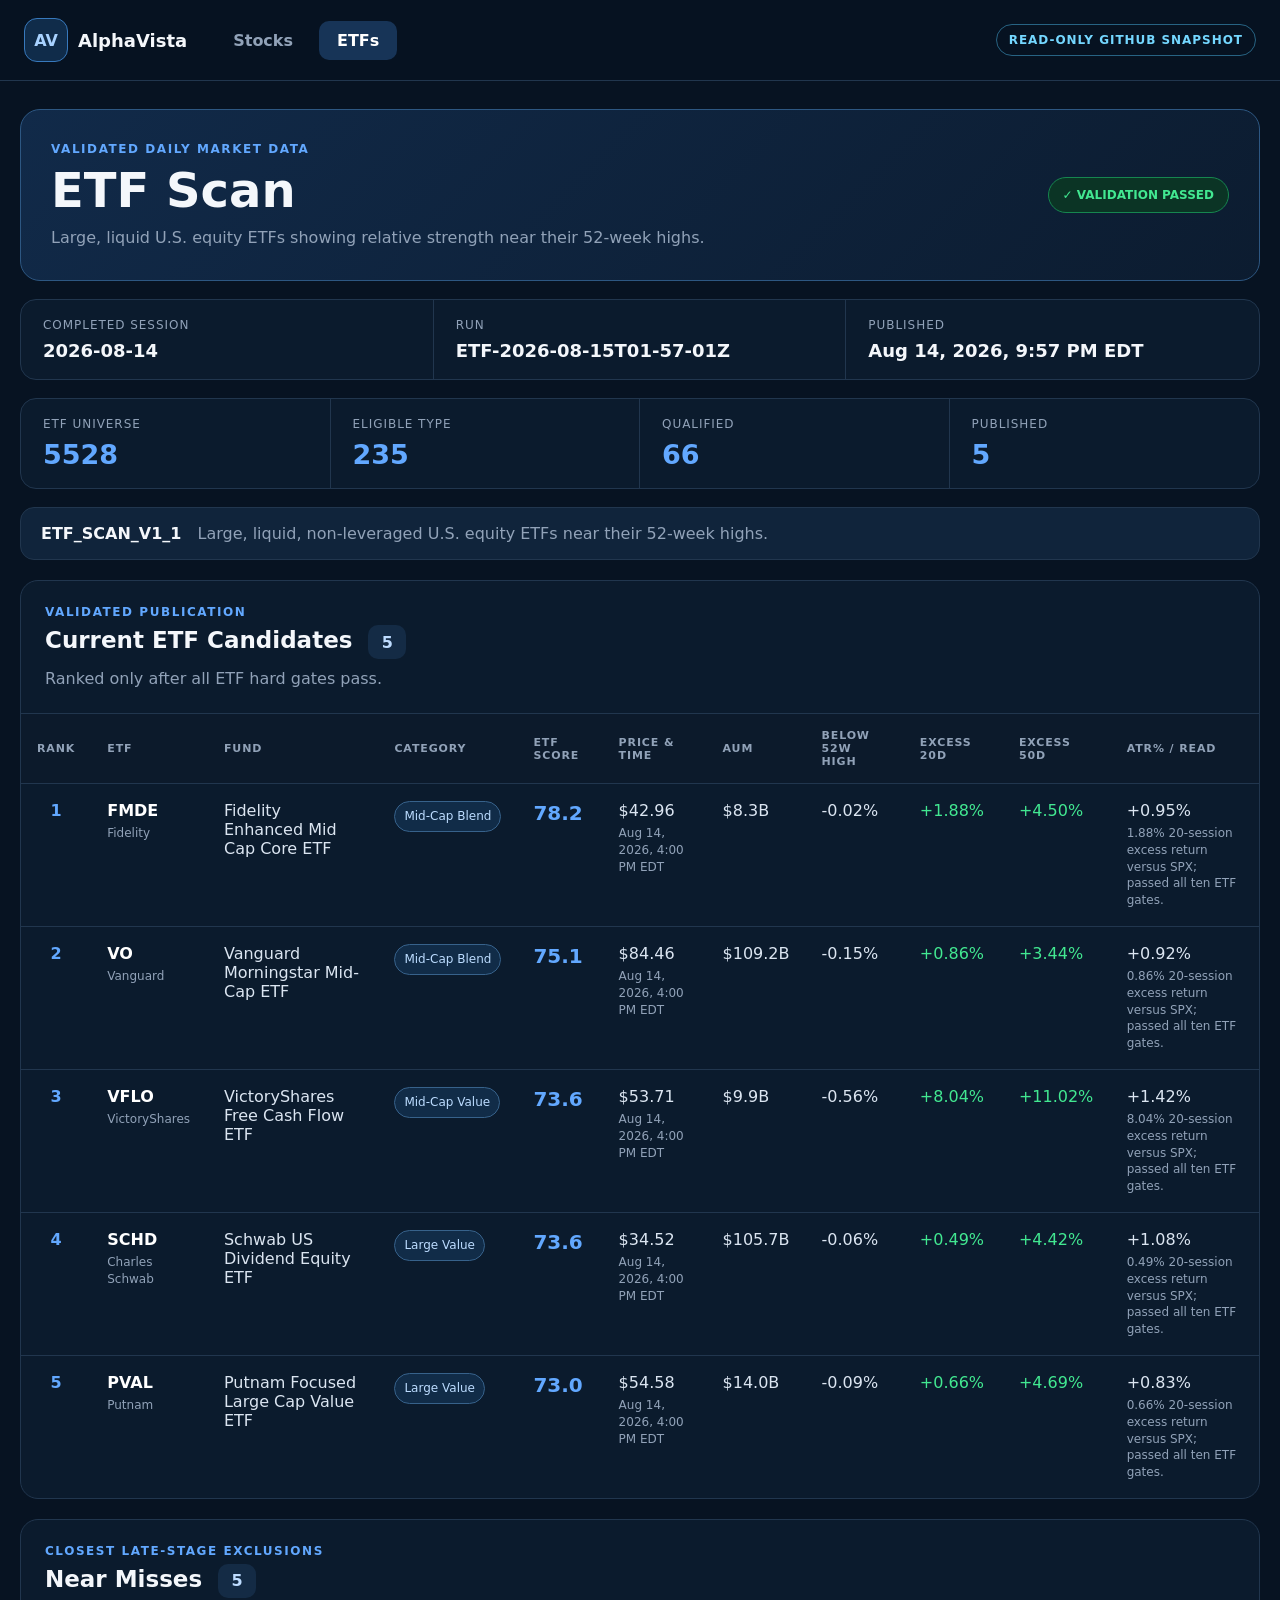
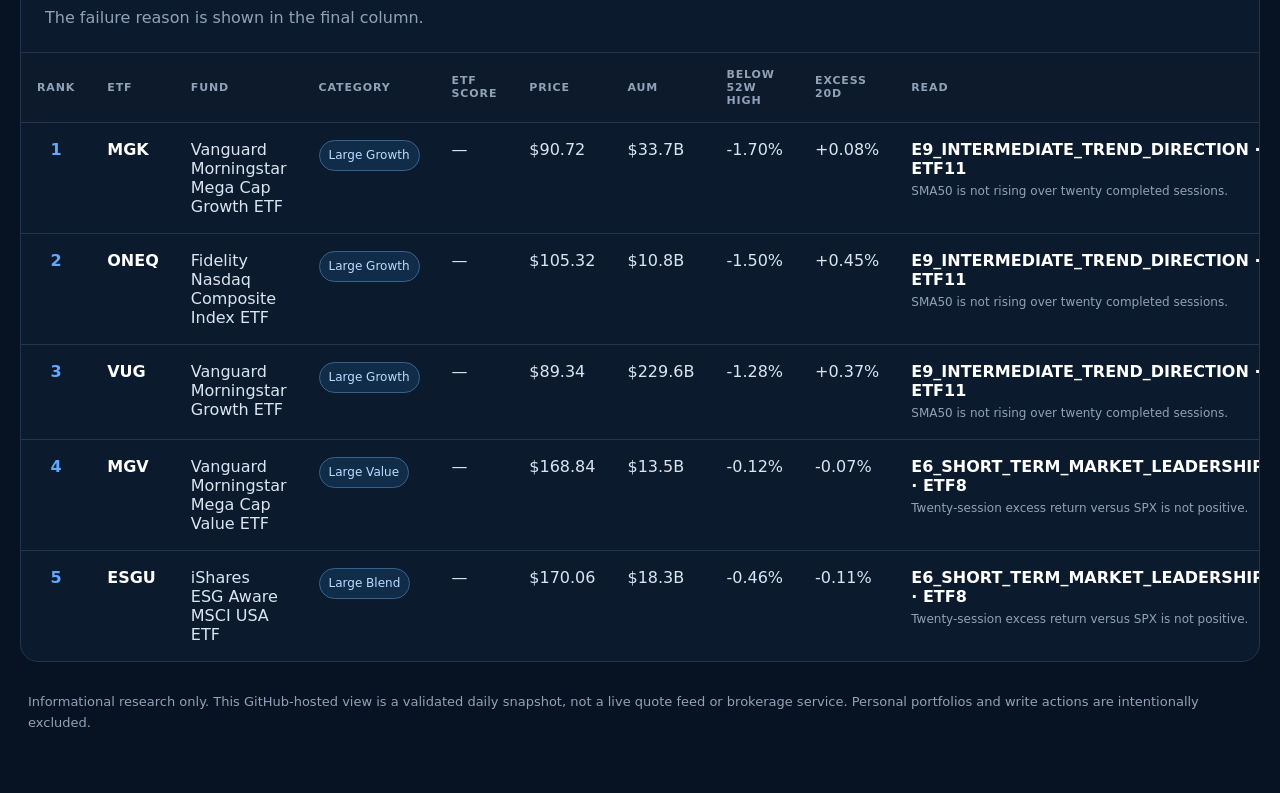
==== commit 39698ec4: "Publish validated market snapshot 13496ba" ====
--- a/etfs/index.html
+++ b/etfs/index.html
@@ -30,15 +30,15 @@
         <span class="validation">✓ VALIDATION PASSED</span>
       </section>
       <section class="run-meta" aria-label="Publication details">
-        <div><span>Completed session</span><strong>2026-08-13</strong></div>
-        <div><span>Run</span><strong>ETF-2026-08-14T03-06-34Z</strong></div>
-        <div><span>Published</span><strong>Aug 13, 2026, 11:06 PM EDT</strong></div>
+        <div><span>Completed session</span><strong>2026-08-14</strong></div>
+        <div><span>Run</span><strong>ETF-2026-08-15T01-57-01Z</strong></div>
+        <div><span>Published</span><strong>Aug 14, 2026, 9:57 PM EDT</strong></div>
       </section>
       
     <section class="summary-grid">
       <div><span>ETF universe</span><strong>5528</strong></div>
-      <div><span>Eligible type</span><strong>234</strong></div>
-      <div><span>Qualified</span><strong>69</strong></div>
+      <div><span>Eligible type</span><strong>235</strong></div>
+      <div><span>Qualified</span><strong>66</strong></div>
       <div><span>Published</span><strong>5</strong></div>
     </section>
     <section class="policy-note">
@@ -56,68 +56,68 @@
           <tbody>
         <tr>
           <td class="rank">1</td>
+          <td><strong>FMDE</strong><span>Fidelity</span></td>
+          <td>Fidelity Enhanced Mid Cap Core ETF</td>
+          <td><span class="badge category">Mid-Cap Blend</span></td>
+          <td class="score">78.2</td>
+          <td>$42.96<span>Aug 14, 2026, 4:00 PM EDT</span></td>
+          <td>$8.3B</td>
+          <td>-0.02%</td>
+          <td class="positive">+1.88%</td>
+          <td class="positive">+4.50%</td>
+          <td>+0.95%<span>1.88% 20-session excess return versus SPX; passed all ten ETF gates.</span></td>
+        </tr>
+        <tr>
+          <td class="rank">2</td>
+          <td><strong>VO</strong><span>Vanguard</span></td>
+          <td>Vanguard Morningstar Mid-Cap ETF</td>
+          <td><span class="badge category">Mid-Cap Blend</span></td>
+          <td class="score">75.1</td>
+          <td>$84.46<span>Aug 14, 2026, 4:00 PM EDT</span></td>
+          <td>$109.2B</td>
+          <td>-0.15%</td>
+          <td class="positive">+0.86%</td>
+          <td class="positive">+3.44%</td>
+          <td>+0.92%<span>0.86% 20-session excess return versus SPX; passed all ten ETF gates.</span></td>
+        </tr>
+        <tr>
+          <td class="rank">3</td>
           <td><strong>VFLO</strong><span>VictoryShares</span></td>
           <td>VictoryShares Free Cash Flow ETF</td>
           <td><span class="badge category">Mid-Cap Value</span></td>
-          <td class="score">83.7</td>
-          <td>$53.71<span>Aug 13, 2026, 4:00 PM EDT</span></td>
+          <td class="score">73.6</td>
+          <td>$53.71<span>Aug 14, 2026, 4:00 PM EDT</span></td>
           <td>$9.9B</td>
-          <td>-0.05%</td>
-          <td class="positive">+8.71%</td>
-          <td class="positive">+11.10%</td>
-          <td>+1.47%<span>8.71% 20-session excess return versus SPX; passed all ten ETF gates.</span></td>
-        </tr>
-        <tr>
-          <td class="rank">2</td>
-          <td><strong>COWZ</strong><span>Pacer</span></td>
-          <td>Pacer US Cash Cows 100 ETF</td>
-          <td><span class="badge category">Mid-Cap Value</span></td>
-          <td class="score">81.5</td>
-          <td>$70.88<span>Aug 13, 2026, 4:00 PM EDT</span></td>
-          <td>$18.8B</td>
-          <td>-0.04%</td>
-          <td class="positive">+5.19%</td>
-          <td class="positive">+6.56%</td>
-          <td>+1.34%<span>5.19% 20-session excess return versus SPX; passed all ten ETF gates.</span></td>
-        </tr>
-        <tr>
-          <td class="rank">3</td>
-          <td><strong>CIBR</strong><span>First Trust</span></td>
-          <td>First Trust NASDAQ Cybersecurity ETF</td>
-          <td><span class="badge category">Technology</span></td>
-          <td class="score">79.7</td>
-          <td>$102.20<span>Aug 13, 2026, 4:00 PM EDT</span></td>
-          <td>$15.3B</td>
-          <td>-0.06%</td>
-          <td class="positive">+7.70%</td>
-          <td class="positive">+5.96%</td>
-          <td>+2.49%<span>7.70% 20-session excess return versus SPX; passed all ten ETF gates.</span></td>
+          <td>-0.56%</td>
+          <td class="positive">+8.04%</td>
+          <td class="positive">+11.02%</td>
+          <td>+1.42%<span>8.04% 20-session excess return versus SPX; passed all ten ETF gates.</span></td>
         </tr>
         <tr>
           <td class="rank">4</td>
-          <td><strong>FMDE</strong><span>Fidelity</span></td>
-          <td>Fidelity Enhanced Mid Cap Core ETF</td>
-          <td><span class="badge category">Mid-Cap Blend</span></td>
-          <td class="score">74.3</td>
-          <td>$42.86<span>Aug 13, 2026, 4:00 PM EDT</span></td>
-          <td>$8.3B</td>
-          <td>-0.08%</td>
-          <td class="positive">+2.02%</td>
-          <td class="positive">+4.62%</td>
-          <td>+1.00%<span>2.02% 20-session excess return versus SPX; passed all ten ETF gates.</span></td>
+          <td><strong>SCHD</strong><span>Charles Schwab</span></td>
+          <td>Schwab US Dividend Equity ETF</td>
+          <td><span class="badge category">Large Value</span></td>
+          <td class="score">73.6</td>
+          <td>$34.52<span>Aug 14, 2026, 4:00 PM EDT</span></td>
+          <td>$105.7B</td>
+          <td>-0.06%</td>
+          <td class="positive">+0.49%</td>
+          <td class="positive">+4.42%</td>
+          <td>+1.08%<span>0.49% 20-session excess return versus SPX; passed all ten ETF gates.</span></td>
         </tr>
         <tr>
           <td class="rank">5</td>
-          <td><strong>VO</strong><span>Vanguard</span></td>
-          <td>Vanguard Morningstar Mid-Cap ETF</td>
-          <td><span class="badge category">Mid-Cap Blend</span></td>
-          <td class="score">73.2</td>
-          <td>$84.24<span>Aug 13, 2026, 4:00 PM EDT</span></td>
-          <td>$109.2B</td>
-          <td>-0.10%</td>
-          <td class="positive">+0.98%</td>
-          <td class="positive">+3.27%</td>
-          <td>+0.96%<span>0.98% 20-session excess return versus SPX; passed all ten ETF gates.</span></td>
+          <td><strong>PVAL</strong><span>Putnam</span></td>
+          <td>Putnam Focused Large Cap Value ETF</td>
+          <td><span class="badge category">Large Value</span></td>
+          <td class="score">73.0</td>
+          <td>$54.58<span>Aug 14, 2026, 4:00 PM EDT</span></td>
+          <td>$14.0B</td>
+          <td>-0.09%</td>
+          <td class="positive">+0.66%</td>
+          <td class="positive">+4.69%</td>
+          <td>+0.83%<span>0.66% 20-session excess return versus SPX; passed all ten ETF gates.</span></td>
         </tr></tbody>
         </table>
       </div>
@@ -132,62 +132,62 @@
           <tbody>
         <tr>
           <td class="rank">1</td>
+          <td><strong>MGK</strong></td>
+          <td>Vanguard Morningstar Mega Cap Growth ETF</td>
+          <td><span class="badge category">Large Growth</span></td>
+          <td>—</td>
+          <td>$90.72</td>
+          <td>$33.7B</td>
+          <td>-1.70%</td>
+          <td>+0.08%</td>
+          <td class="read"><strong>E9_INTERMEDIATE_TREND_DIRECTION · ETF11</strong><span>SMA50 is not rising over twenty completed sessions.</span></td>
+        </tr>
+        <tr>
+          <td class="rank">2</td>
           <td><strong>ONEQ</strong></td>
           <td>Fidelity Nasdaq Composite Index ETF</td>
           <td><span class="badge category">Large Growth</span></td>
           <td>—</td>
-          <td>$105.63</td>
+          <td>$105.32</td>
           <td>$10.8B</td>
-          <td>-1.21%</td>
-          <td>+0.24%</td>
+          <td>-1.50%</td>
+          <td>+0.45%</td>
           <td class="read"><strong>E9_INTERMEDIATE_TREND_DIRECTION · ETF11</strong><span>SMA50 is not rising over twenty completed sessions.</span></td>
         </tr>
         <tr>
-          <td class="rank">2</td>
+          <td class="rank">3</td>
           <td><strong>VUG</strong></td>
           <td>Vanguard Morningstar Growth ETF</td>
           <td><span class="badge category">Large Growth</span></td>
           <td>—</td>
-          <td>$89.73</td>
+          <td>$89.34</td>
           <td>$229.6B</td>
-          <td>-0.85%</td>
-          <td>+0.14%</td>
+          <td>-1.28%</td>
+          <td>+0.37%</td>
           <td class="read"><strong>E9_INTERMEDIATE_TREND_DIRECTION · ETF11</strong><span>SMA50 is not rising over twenty completed sessions.</span></td>
         </tr>
         <tr>
-          <td class="rank">3</td>
+          <td class="rank">4</td>
+          <td><strong>MGV</strong></td>
+          <td>Vanguard Morningstar Mega Cap Value ETF</td>
+          <td><span class="badge category">Large Value</span></td>
+          <td>—</td>
+          <td>$168.84</td>
+          <td>$13.5B</td>
+          <td>-0.12%</td>
+          <td>-0.07%</td>
+          <td class="read"><strong>E6_SHORT_TERM_MARKET_LEADERSHIP · ETF8</strong><span>Twenty-session excess return versus SPX is not positive.</span></td>
+        </tr>
+        <tr>
+          <td class="rank">5</td>
           <td><strong>ESGU</strong></td>
           <td>iShares ESG Aware MSCI USA ETF</td>
           <td><span class="badge category">Large Blend</span></td>
           <td>—</td>
-          <td>$170.48</td>
+          <td>$170.06</td>
           <td>$18.3B</td>
-          <td>-0.22%</td>
-          <td>-0.07%</td>
-          <td class="read"><strong>E6_SHORT_TERM_MARKET_LEADERSHIP · ETF8</strong><span>Twenty-session excess return versus SPX is not positive.</span></td>
-        </tr>
-        <tr>
-          <td class="rank">4</td>
-          <td><strong>OEF</strong></td>
-          <td>iShares S&amp;P 100 ETF</td>
-          <td><span class="badge category">Large Blend</span></td>
-          <td>—</td>
-          <td>$383.80</td>
-          <td>$20.4B</td>
-          <td>-0.27%</td>
-          <td>-0.12%</td>
-          <td class="read"><strong>E6_SHORT_TERM_MARKET_LEADERSHIP · ETF8</strong><span>Twenty-session excess return versus SPX is not positive.</span></td>
-        </tr>
-        <tr>
-          <td class="rank">5</td>
-          <td><strong>VOE</strong></td>
-          <td>Vanguard Morningstar Mid-Cap Value ETF</td>
-          <td><span class="badge category">Mid-Cap Value</span></td>
-          <td>—</td>
-          <td>$210.31</td>
-          <td>$24.2B</td>
-          <td>-0.01%</td>
-          <td>-0.13%</td>
+          <td>-0.46%</td>
+          <td>-0.11%</td>
           <td class="read"><strong>E6_SHORT_TERM_MARKET_LEADERSHIP · ETF8</strong><span>Twenty-session excess return versus SPX is not positive.</span></td>
         </tr></tbody>
         </table>
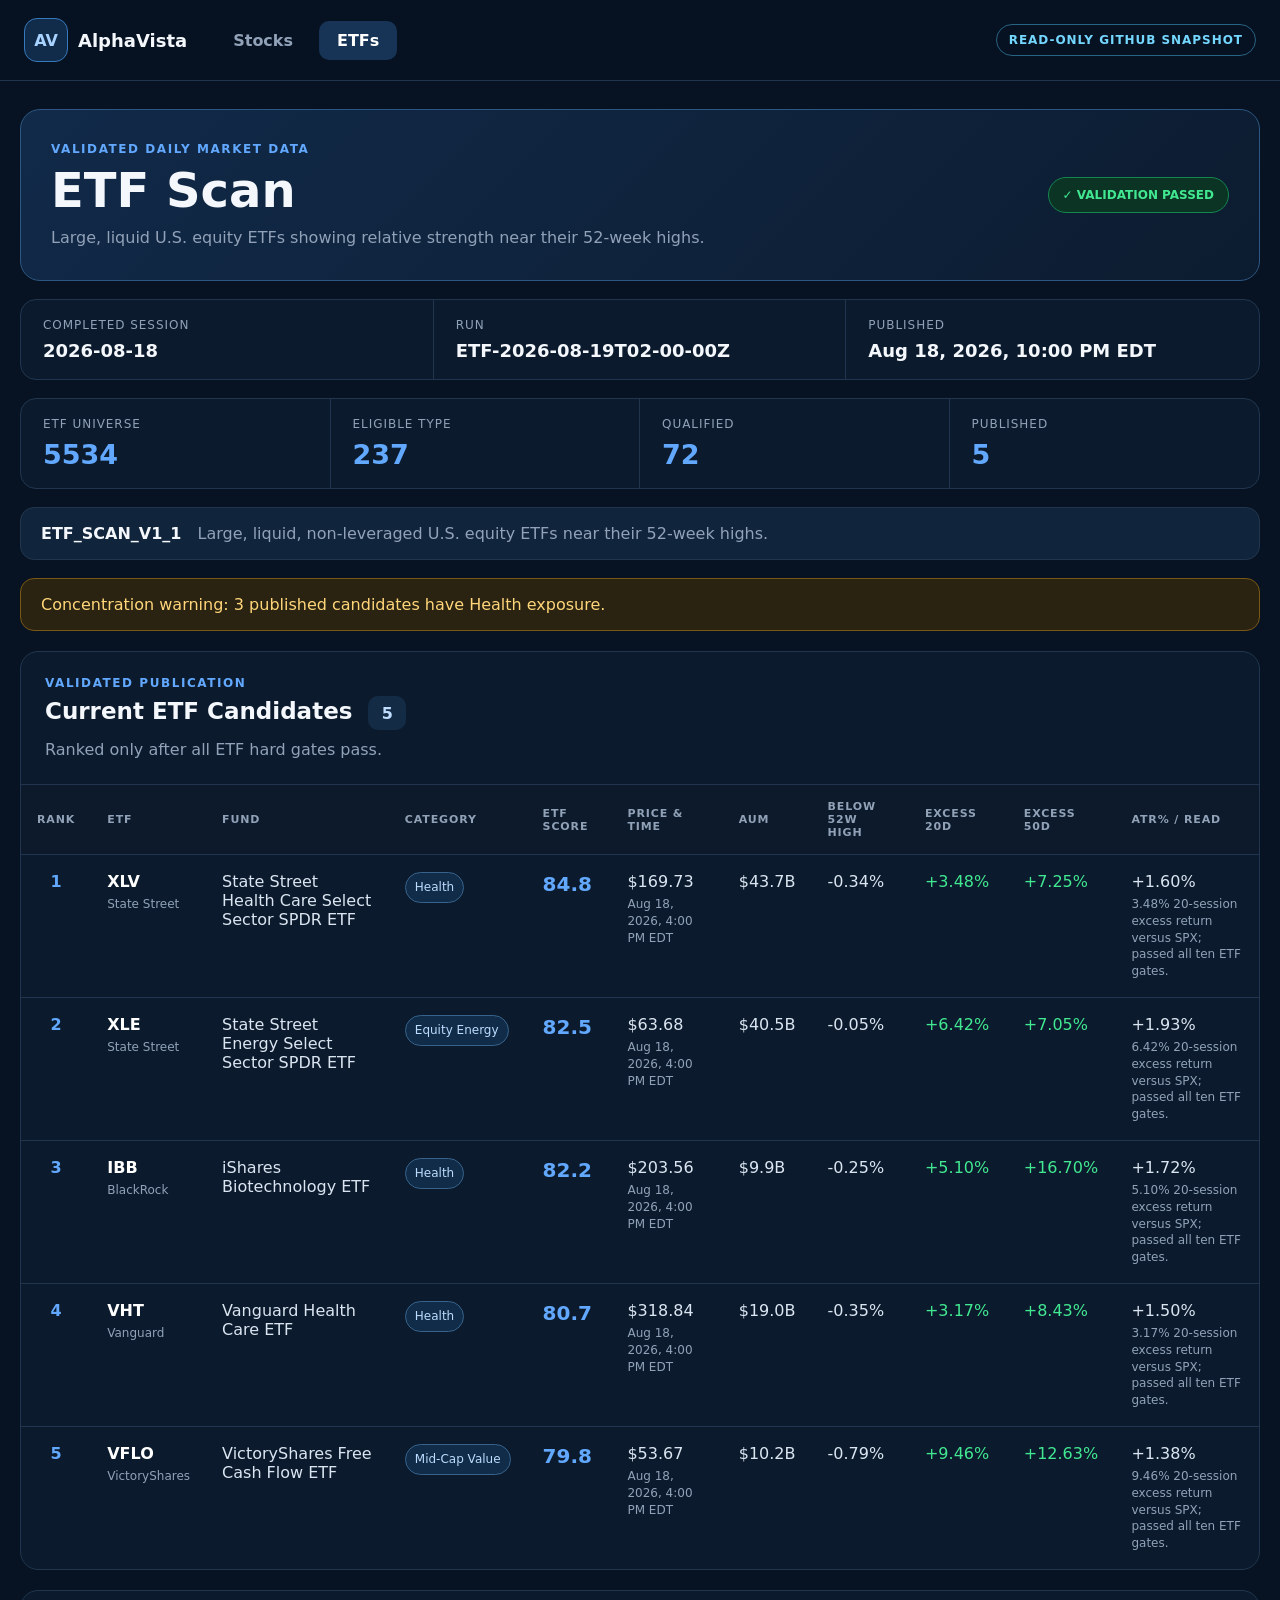
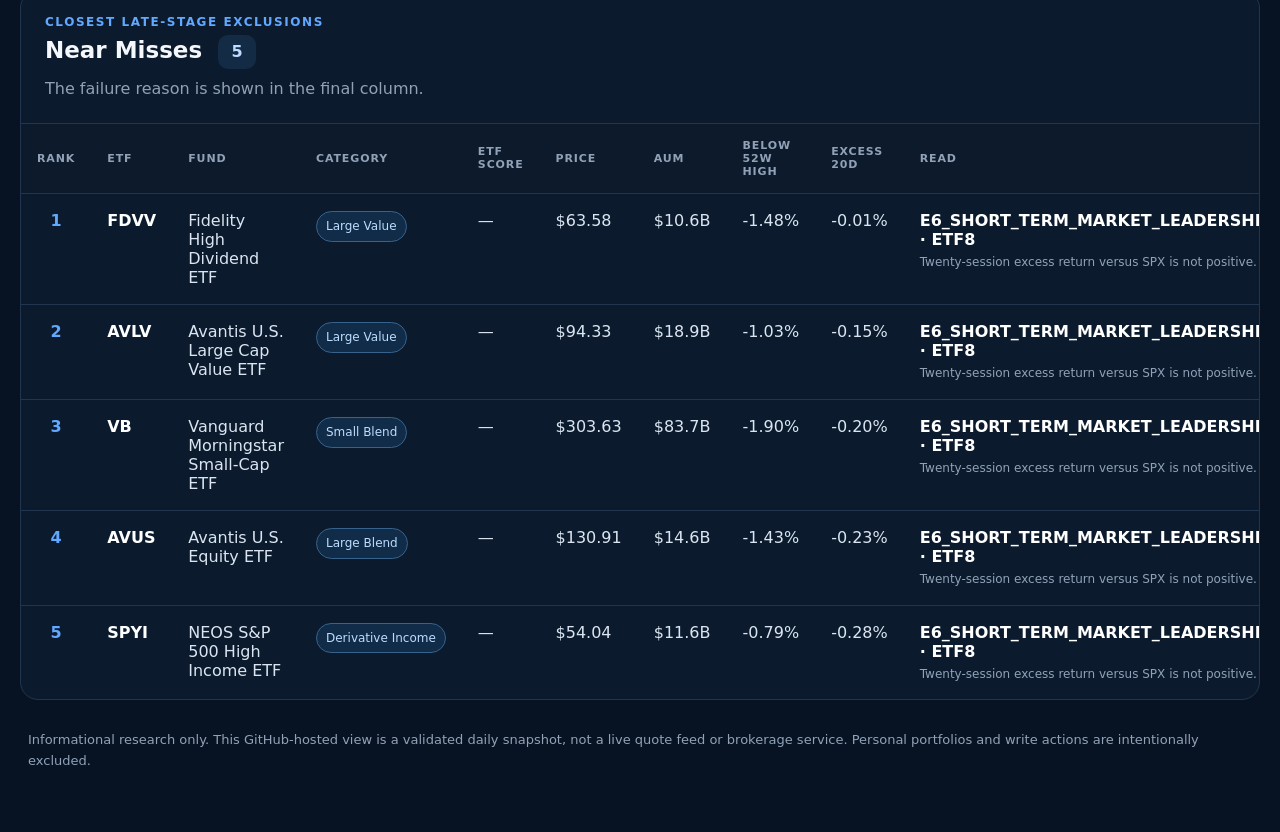
==== commit 0e3c2f44: "Publish validated market snapshot 13496ba" ====
--- a/etfs/index.html
+++ b/etfs/index.html
@@ -30,22 +30,22 @@
         <span class="validation">✓ VALIDATION PASSED</span>
       </section>
       <section class="run-meta" aria-label="Publication details">
-        <div><span>Completed session</span><strong>2026-08-14</strong></div>
-        <div><span>Run</span><strong>ETF-2026-08-15T01-57-01Z</strong></div>
-        <div><span>Published</span><strong>Aug 14, 2026, 9:57 PM EDT</strong></div>
+        <div><span>Completed session</span><strong>2026-08-18</strong></div>
+        <div><span>Run</span><strong>ETF-2026-08-19T02-00-00Z</strong></div>
+        <div><span>Published</span><strong>Aug 18, 2026, 10:00 PM EDT</strong></div>
       </section>
       
     <section class="summary-grid">
-      <div><span>ETF universe</span><strong>5528</strong></div>
-      <div><span>Eligible type</span><strong>235</strong></div>
-      <div><span>Qualified</span><strong>66</strong></div>
+      <div><span>ETF universe</span><strong>5534</strong></div>
+      <div><span>Eligible type</span><strong>237</strong></div>
+      <div><span>Qualified</span><strong>72</strong></div>
       <div><span>Published</span><strong>5</strong></div>
     </section>
     <section class="policy-note">
       <strong>ETF_SCAN_V1_1</strong>
       <span>Large, liquid, non-leveraged U.S. equity ETFs near their 52-week highs.</span>
     </section>
-    
+    <section class="warning">Concentration warning: 3 published candidates have Health exposure.</section>
     <section class="panel">
       <header class="panel-header">
         <div><p class="eyebrow">VALIDATED PUBLICATION</p><h2>Current ETF Candidates <span class="count">5</span></h2><p>Ranked only after all ETF hard gates pass.</p></div>
@@ -56,68 +56,68 @@
           <tbody>
         <tr>
           <td class="rank">1</td>
-          <td><strong>FMDE</strong><span>Fidelity</span></td>
-          <td>Fidelity Enhanced Mid Cap Core ETF</td>
-          <td><span class="badge category">Mid-Cap Blend</span></td>
-          <td class="score">78.2</td>
-          <td>$42.96<span>Aug 14, 2026, 4:00 PM EDT</span></td>
-          <td>$8.3B</td>
-          <td>-0.02%</td>
-          <td class="positive">+1.88%</td>
-          <td class="positive">+4.50%</td>
-          <td>+0.95%<span>1.88% 20-session excess return versus SPX; passed all ten ETF gates.</span></td>
+          <td><strong>XLV</strong><span>State Street</span></td>
+          <td>State Street Health Care Select Sector SPDR ETF</td>
+          <td><span class="badge category">Health</span></td>
+          <td class="score">84.8</td>
+          <td>$169.73<span>Aug 18, 2026, 4:00 PM EDT</span></td>
+          <td>$43.7B</td>
+          <td>-0.34%</td>
+          <td class="positive">+3.48%</td>
+          <td class="positive">+7.25%</td>
+          <td>+1.60%<span>3.48% 20-session excess return versus SPX; passed all ten ETF gates.</span></td>
         </tr>
         <tr>
           <td class="rank">2</td>
-          <td><strong>VO</strong><span>Vanguard</span></td>
-          <td>Vanguard Morningstar Mid-Cap ETF</td>
-          <td><span class="badge category">Mid-Cap Blend</span></td>
-          <td class="score">75.1</td>
-          <td>$84.46<span>Aug 14, 2026, 4:00 PM EDT</span></td>
-          <td>$109.2B</td>
-          <td>-0.15%</td>
-          <td class="positive">+0.86%</td>
-          <td class="positive">+3.44%</td>
-          <td>+0.92%<span>0.86% 20-session excess return versus SPX; passed all ten ETF gates.</span></td>
+          <td><strong>XLE</strong><span>State Street</span></td>
+          <td>State Street Energy Select Sector SPDR ETF</td>
+          <td><span class="badge category">Equity Energy</span></td>
+          <td class="score">82.5</td>
+          <td>$63.68<span>Aug 18, 2026, 4:00 PM EDT</span></td>
+          <td>$40.5B</td>
+          <td>-0.05%</td>
+          <td class="positive">+6.42%</td>
+          <td class="positive">+7.05%</td>
+          <td>+1.93%<span>6.42% 20-session excess return versus SPX; passed all ten ETF gates.</span></td>
         </tr>
         <tr>
           <td class="rank">3</td>
+          <td><strong>IBB</strong><span>BlackRock</span></td>
+          <td>iShares Biotechnology ETF</td>
+          <td><span class="badge category">Health</span></td>
+          <td class="score">82.2</td>
+          <td>$203.56<span>Aug 18, 2026, 4:00 PM EDT</span></td>
+          <td>$9.9B</td>
+          <td>-0.25%</td>
+          <td class="positive">+5.10%</td>
+          <td class="positive">+16.70%</td>
+          <td>+1.72%<span>5.10% 20-session excess return versus SPX; passed all ten ETF gates.</span></td>
+        </tr>
+        <tr>
+          <td class="rank">4</td>
+          <td><strong>VHT</strong><span>Vanguard</span></td>
+          <td>Vanguard Health Care ETF</td>
+          <td><span class="badge category">Health</span></td>
+          <td class="score">80.7</td>
+          <td>$318.84<span>Aug 18, 2026, 4:00 PM EDT</span></td>
+          <td>$19.0B</td>
+          <td>-0.35%</td>
+          <td class="positive">+3.17%</td>
+          <td class="positive">+8.43%</td>
+          <td>+1.50%<span>3.17% 20-session excess return versus SPX; passed all ten ETF gates.</span></td>
+        </tr>
+        <tr>
+          <td class="rank">5</td>
           <td><strong>VFLO</strong><span>VictoryShares</span></td>
           <td>VictoryShares Free Cash Flow ETF</td>
           <td><span class="badge category">Mid-Cap Value</span></td>
-          <td class="score">73.6</td>
-          <td>$53.71<span>Aug 14, 2026, 4:00 PM EDT</span></td>
-          <td>$9.9B</td>
-          <td>-0.56%</td>
-          <td class="positive">+8.04%</td>
-          <td class="positive">+11.02%</td>
-          <td>+1.42%<span>8.04% 20-session excess return versus SPX; passed all ten ETF gates.</span></td>
-        </tr>
-        <tr>
-          <td class="rank">4</td>
-          <td><strong>SCHD</strong><span>Charles Schwab</span></td>
-          <td>Schwab US Dividend Equity ETF</td>
-          <td><span class="badge category">Large Value</span></td>
-          <td class="score">73.6</td>
-          <td>$34.52<span>Aug 14, 2026, 4:00 PM EDT</span></td>
-          <td>$105.7B</td>
-          <td>-0.06%</td>
-          <td class="positive">+0.49%</td>
-          <td class="positive">+4.42%</td>
-          <td>+1.08%<span>0.49% 20-session excess return versus SPX; passed all ten ETF gates.</span></td>
-        </tr>
-        <tr>
-          <td class="rank">5</td>
-          <td><strong>PVAL</strong><span>Putnam</span></td>
-          <td>Putnam Focused Large Cap Value ETF</td>
-          <td><span class="badge category">Large Value</span></td>
-          <td class="score">73.0</td>
-          <td>$54.58<span>Aug 14, 2026, 4:00 PM EDT</span></td>
-          <td>$14.0B</td>
-          <td>-0.09%</td>
-          <td class="positive">+0.66%</td>
-          <td class="positive">+4.69%</td>
-          <td>+0.83%<span>0.66% 20-session excess return versus SPX; passed all ten ETF gates.</span></td>
+          <td class="score">79.8</td>
+          <td>$53.67<span>Aug 18, 2026, 4:00 PM EDT</span></td>
+          <td>$10.2B</td>
+          <td>-0.79%</td>
+          <td class="positive">+9.46%</td>
+          <td class="positive">+12.63%</td>
+          <td>+1.38%<span>9.46% 20-session excess return versus SPX; passed all ten ETF gates.</span></td>
         </tr></tbody>
         </table>
       </div>
@@ -132,62 +132,62 @@
           <tbody>
         <tr>
           <td class="rank">1</td>
-          <td><strong>MGK</strong></td>
-          <td>Vanguard Morningstar Mega Cap Growth ETF</td>
-          <td><span class="badge category">Large Growth</span></td>
+          <td><strong>FDVV</strong></td>
+          <td>Fidelity High Dividend ETF</td>
+          <td><span class="badge category">Large Value</span></td>
           <td>—</td>
-          <td>$90.72</td>
-          <td>$33.7B</td>
-          <td>-1.70%</td>
-          <td>+0.08%</td>
-          <td class="read"><strong>E9_INTERMEDIATE_TREND_DIRECTION · ETF11</strong><span>SMA50 is not rising over twenty completed sessions.</span></td>
+          <td>$63.58</td>
+          <td>$10.6B</td>
+          <td>-1.48%</td>
+          <td>-0.01%</td>
+          <td class="read"><strong>E6_SHORT_TERM_MARKET_LEADERSHIP · ETF8</strong><span>Twenty-session excess return versus SPX is not positive.</span></td>
         </tr>
         <tr>
           <td class="rank">2</td>
-          <td><strong>ONEQ</strong></td>
-          <td>Fidelity Nasdaq Composite Index ETF</td>
-          <td><span class="badge category">Large Growth</span></td>
+          <td><strong>AVLV</strong></td>
+          <td>Avantis U.S. Large Cap Value ETF</td>
+          <td><span class="badge category">Large Value</span></td>
           <td>—</td>
-          <td>$105.32</td>
-          <td>$10.8B</td>
-          <td>-1.50%</td>
-          <td>+0.45%</td>
-          <td class="read"><strong>E9_INTERMEDIATE_TREND_DIRECTION · ETF11</strong><span>SMA50 is not rising over twenty completed sessions.</span></td>
+          <td>$94.33</td>
+          <td>$18.9B</td>
+          <td>-1.03%</td>
+          <td>-0.15%</td>
+          <td class="read"><strong>E6_SHORT_TERM_MARKET_LEADERSHIP · ETF8</strong><span>Twenty-session excess return versus SPX is not positive.</span></td>
         </tr>
         <tr>
           <td class="rank">3</td>
-          <td><strong>VUG</strong></td>
-          <td>Vanguard Morningstar Growth ETF</td>
-          <td><span class="badge category">Large Growth</span></td>
+          <td><strong>VB</strong></td>
+          <td>Vanguard Morningstar Small-Cap ETF</td>
+          <td><span class="badge category">Small Blend</span></td>
           <td>—</td>
-          <td>$89.34</td>
-          <td>$229.6B</td>
-          <td>-1.28%</td>
-          <td>+0.37%</td>
-          <td class="read"><strong>E9_INTERMEDIATE_TREND_DIRECTION · ETF11</strong><span>SMA50 is not rising over twenty completed sessions.</span></td>
+          <td>$303.63</td>
+          <td>$83.7B</td>
+          <td>-1.90%</td>
+          <td>-0.20%</td>
+          <td class="read"><strong>E6_SHORT_TERM_MARKET_LEADERSHIP · ETF8</strong><span>Twenty-session excess return versus SPX is not positive.</span></td>
         </tr>
         <tr>
           <td class="rank">4</td>
-          <td><strong>MGV</strong></td>
-          <td>Vanguard Morningstar Mega Cap Value ETF</td>
-          <td><span class="badge category">Large Value</span></td>
+          <td><strong>AVUS</strong></td>
+          <td>Avantis U.S. Equity ETF</td>
+          <td><span class="badge category">Large Blend</span></td>
           <td>—</td>
-          <td>$168.84</td>
-          <td>$13.5B</td>
-          <td>-0.12%</td>
-          <td>-0.07%</td>
+          <td>$130.91</td>
+          <td>$14.6B</td>
+          <td>-1.43%</td>
+          <td>-0.23%</td>
           <td class="read"><strong>E6_SHORT_TERM_MARKET_LEADERSHIP · ETF8</strong><span>Twenty-session excess return versus SPX is not positive.</span></td>
         </tr>
         <tr>
           <td class="rank">5</td>
-          <td><strong>ESGU</strong></td>
-          <td>iShares ESG Aware MSCI USA ETF</td>
-          <td><span class="badge category">Large Blend</span></td>
+          <td><strong>SPYI</strong></td>
+          <td>NEOS S&amp;P 500 High Income ETF</td>
+          <td><span class="badge category">Derivative Income</span></td>
           <td>—</td>
-          <td>$170.06</td>
-          <td>$18.3B</td>
-          <td>-0.46%</td>
-          <td>-0.11%</td>
+          <td>$54.04</td>
+          <td>$11.6B</td>
+          <td>-0.79%</td>
+          <td>-0.28%</td>
           <td class="read"><strong>E6_SHORT_TERM_MARKET_LEADERSHIP · ETF8</strong><span>Twenty-session excess return versus SPX is not positive.</span></td>
         </tr></tbody>
         </table>
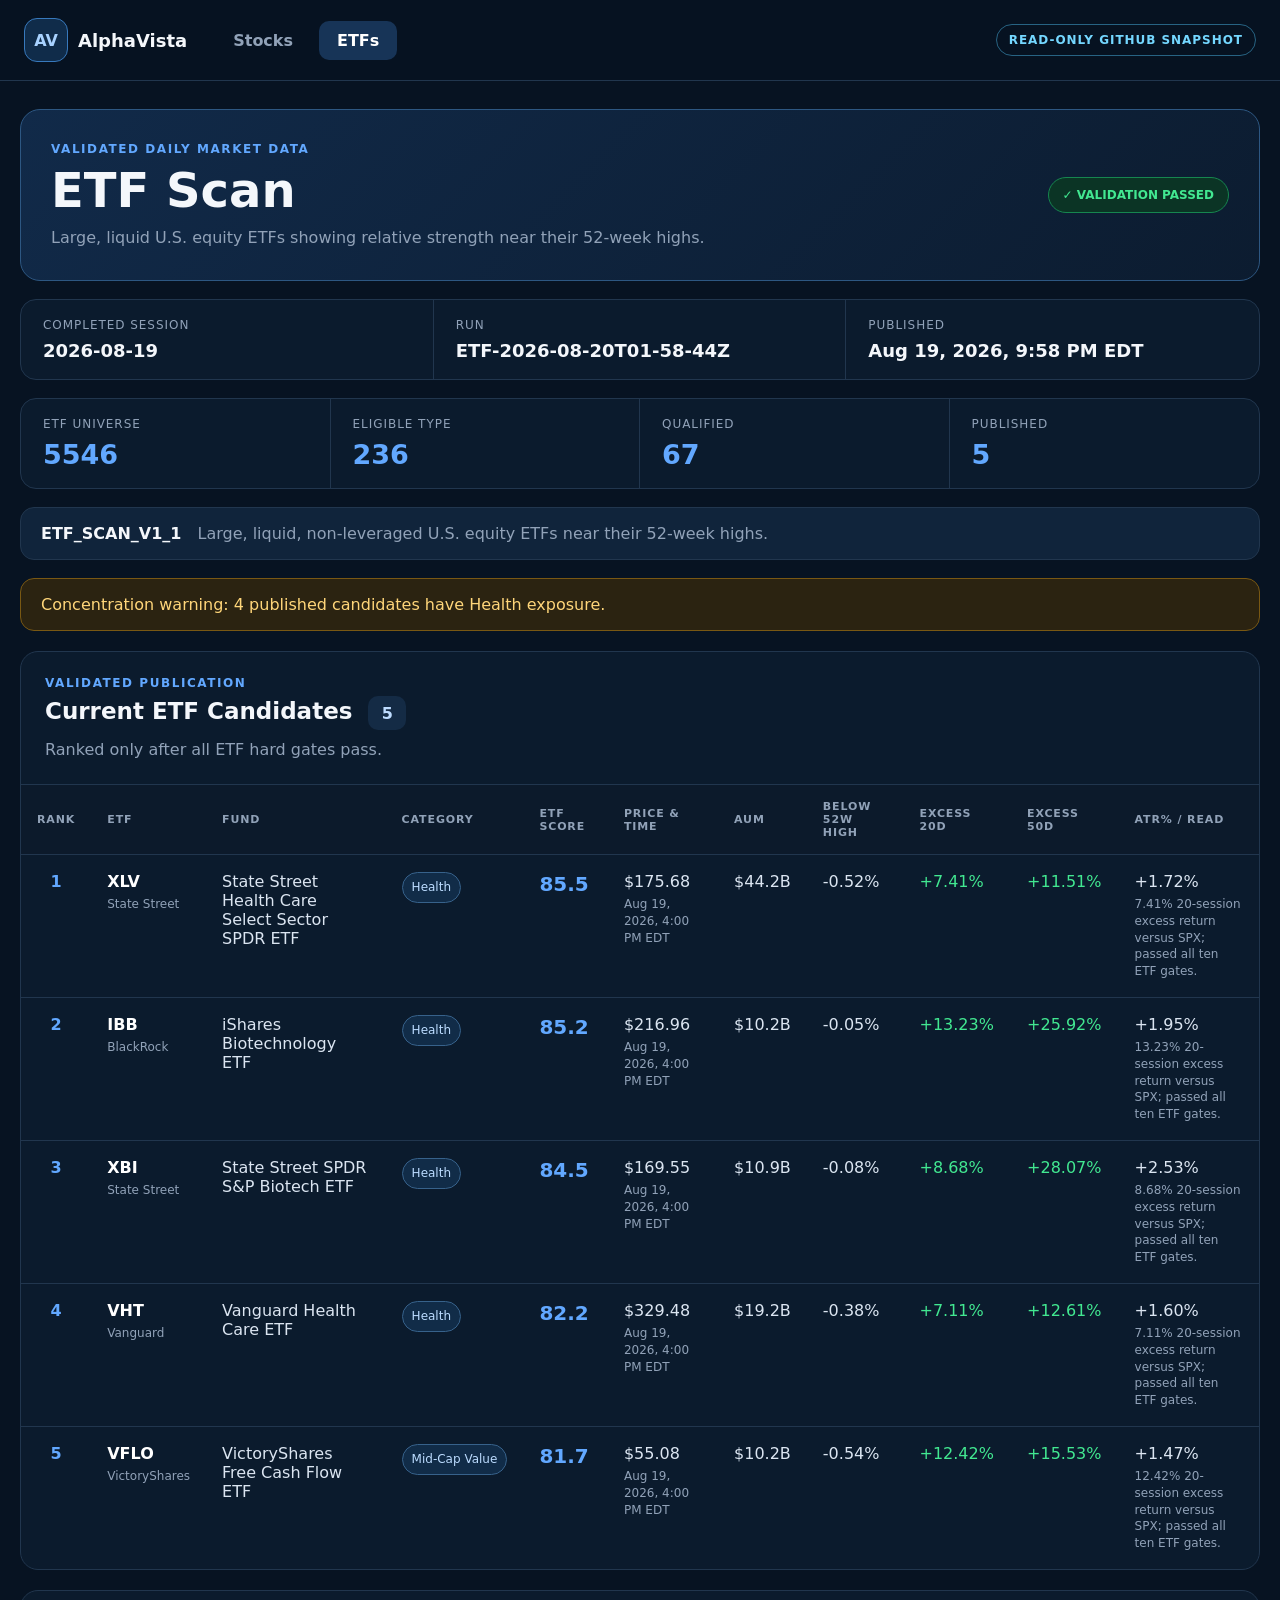
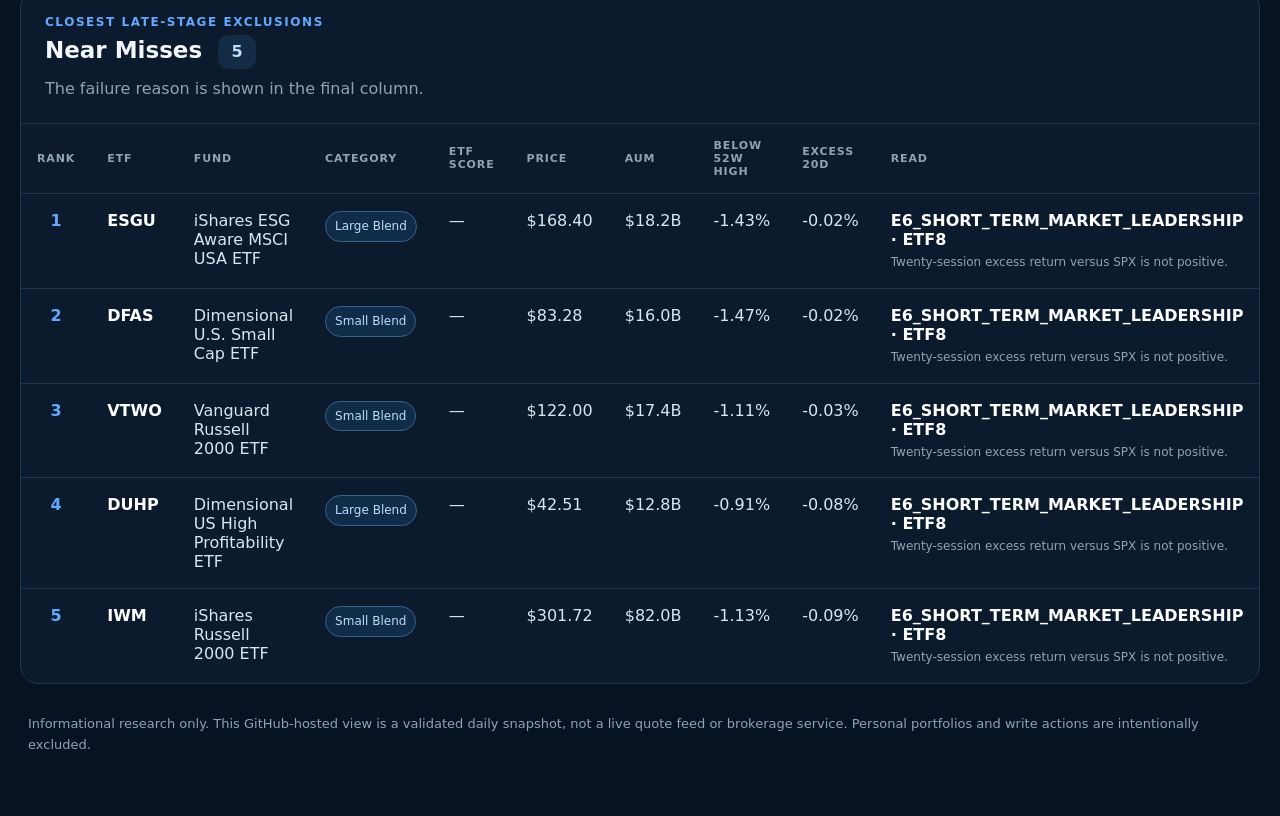
==== commit ea3009d4: "Publish validated market snapshot 13496ba" ====
--- a/etfs/index.html
+++ b/etfs/index.html
@@ -30,22 +30,22 @@
         <span class="validation">✓ VALIDATION PASSED</span>
       </section>
       <section class="run-meta" aria-label="Publication details">
-        <div><span>Completed session</span><strong>2026-08-18</strong></div>
-        <div><span>Run</span><strong>ETF-2026-08-19T02-00-00Z</strong></div>
-        <div><span>Published</span><strong>Aug 18, 2026, 10:00 PM EDT</strong></div>
+        <div><span>Completed session</span><strong>2026-08-19</strong></div>
+        <div><span>Run</span><strong>ETF-2026-08-20T01-58-44Z</strong></div>
+        <div><span>Published</span><strong>Aug 19, 2026, 9:58 PM EDT</strong></div>
       </section>
       
     <section class="summary-grid">
-      <div><span>ETF universe</span><strong>5534</strong></div>
-      <div><span>Eligible type</span><strong>237</strong></div>
-      <div><span>Qualified</span><strong>72</strong></div>
+      <div><span>ETF universe</span><strong>5546</strong></div>
+      <div><span>Eligible type</span><strong>236</strong></div>
+      <div><span>Qualified</span><strong>67</strong></div>
       <div><span>Published</span><strong>5</strong></div>
     </section>
     <section class="policy-note">
       <strong>ETF_SCAN_V1_1</strong>
       <span>Large, liquid, non-leveraged U.S. equity ETFs near their 52-week highs.</span>
     </section>
-    <section class="warning">Concentration warning: 3 published candidates have Health exposure.</section>
+    <section class="warning">Concentration warning: 4 published candidates have Health exposure.</section>
     <section class="panel">
       <header class="panel-header">
         <div><p class="eyebrow">VALIDATED PUBLICATION</p><h2>Current ETF Candidates <span class="count">5</span></h2><p>Ranked only after all ETF hard gates pass.</p></div>
@@ -59,65 +59,65 @@
           <td><strong>XLV</strong><span>State Street</span></td>
           <td>State Street Health Care Select Sector SPDR ETF</td>
           <td><span class="badge category">Health</span></td>
-          <td class="score">84.8</td>
-          <td>$169.73<span>Aug 18, 2026, 4:00 PM EDT</span></td>
-          <td>$43.7B</td>
-          <td>-0.34%</td>
-          <td class="positive">+3.48%</td>
-          <td class="positive">+7.25%</td>
-          <td>+1.60%<span>3.48% 20-session excess return versus SPX; passed all ten ETF gates.</span></td>
+          <td class="score">85.5</td>
+          <td>$175.68<span>Aug 19, 2026, 4:00 PM EDT</span></td>
+          <td>$44.2B</td>
+          <td>-0.52%</td>
+          <td class="positive">+7.41%</td>
+          <td class="positive">+11.51%</td>
+          <td>+1.72%<span>7.41% 20-session excess return versus SPX; passed all ten ETF gates.</span></td>
         </tr>
         <tr>
           <td class="rank">2</td>
-          <td><strong>XLE</strong><span>State Street</span></td>
-          <td>State Street Energy Select Sector SPDR ETF</td>
-          <td><span class="badge category">Equity Energy</span></td>
-          <td class="score">82.5</td>
-          <td>$63.68<span>Aug 18, 2026, 4:00 PM EDT</span></td>
-          <td>$40.5B</td>
+          <td><strong>IBB</strong><span>BlackRock</span></td>
+          <td>iShares Biotechnology ETF</td>
+          <td><span class="badge category">Health</span></td>
+          <td class="score">85.2</td>
+          <td>$216.96<span>Aug 19, 2026, 4:00 PM EDT</span></td>
+          <td>$10.2B</td>
           <td>-0.05%</td>
-          <td class="positive">+6.42%</td>
-          <td class="positive">+7.05%</td>
-          <td>+1.93%<span>6.42% 20-session excess return versus SPX; passed all ten ETF gates.</span></td>
+          <td class="positive">+13.23%</td>
+          <td class="positive">+25.92%</td>
+          <td>+1.95%<span>13.23% 20-session excess return versus SPX; passed all ten ETF gates.</span></td>
         </tr>
         <tr>
           <td class="rank">3</td>
-          <td><strong>IBB</strong><span>BlackRock</span></td>
-          <td>iShares Biotechnology ETF</td>
+          <td><strong>XBI</strong><span>State Street</span></td>
+          <td>State Street SPDR S&amp;P Biotech ETF</td>
           <td><span class="badge category">Health</span></td>
-          <td class="score">82.2</td>
-          <td>$203.56<span>Aug 18, 2026, 4:00 PM EDT</span></td>
-          <td>$9.9B</td>
-          <td>-0.25%</td>
-          <td class="positive">+5.10%</td>
-          <td class="positive">+16.70%</td>
-          <td>+1.72%<span>5.10% 20-session excess return versus SPX; passed all ten ETF gates.</span></td>
+          <td class="score">84.5</td>
+          <td>$169.55<span>Aug 19, 2026, 4:00 PM EDT</span></td>
+          <td>$10.9B</td>
+          <td>-0.08%</td>
+          <td class="positive">+8.68%</td>
+          <td class="positive">+28.07%</td>
+          <td>+2.53%<span>8.68% 20-session excess return versus SPX; passed all ten ETF gates.</span></td>
         </tr>
         <tr>
           <td class="rank">4</td>
           <td><strong>VHT</strong><span>Vanguard</span></td>
           <td>Vanguard Health Care ETF</td>
           <td><span class="badge category">Health</span></td>
-          <td class="score">80.7</td>
-          <td>$318.84<span>Aug 18, 2026, 4:00 PM EDT</span></td>
-          <td>$19.0B</td>
-          <td>-0.35%</td>
-          <td class="positive">+3.17%</td>
-          <td class="positive">+8.43%</td>
-          <td>+1.50%<span>3.17% 20-session excess return versus SPX; passed all ten ETF gates.</span></td>
+          <td class="score">82.2</td>
+          <td>$329.48<span>Aug 19, 2026, 4:00 PM EDT</span></td>
+          <td>$19.2B</td>
+          <td>-0.38%</td>
+          <td class="positive">+7.11%</td>
+          <td class="positive">+12.61%</td>
+          <td>+1.60%<span>7.11% 20-session excess return versus SPX; passed all ten ETF gates.</span></td>
         </tr>
         <tr>
           <td class="rank">5</td>
           <td><strong>VFLO</strong><span>VictoryShares</span></td>
           <td>VictoryShares Free Cash Flow ETF</td>
           <td><span class="badge category">Mid-Cap Value</span></td>
-          <td class="score">79.8</td>
-          <td>$53.67<span>Aug 18, 2026, 4:00 PM EDT</span></td>
+          <td class="score">81.7</td>
+          <td>$55.08<span>Aug 19, 2026, 4:00 PM EDT</span></td>
           <td>$10.2B</td>
-          <td>-0.79%</td>
-          <td class="positive">+9.46%</td>
-          <td class="positive">+12.63%</td>
-          <td>+1.38%<span>9.46% 20-session excess return versus SPX; passed all ten ETF gates.</span></td>
+          <td>-0.54%</td>
+          <td class="positive">+12.42%</td>
+          <td class="positive">+15.53%</td>
+          <td>+1.47%<span>12.42% 20-session excess return versus SPX; passed all ten ETF gates.</span></td>
         </tr></tbody>
         </table>
       </div>
@@ -132,62 +132,62 @@
           <tbody>
         <tr>
           <td class="rank">1</td>
-          <td><strong>FDVV</strong></td>
-          <td>Fidelity High Dividend ETF</td>
-          <td><span class="badge category">Large Value</span></td>
+          <td><strong>ESGU</strong></td>
+          <td>iShares ESG Aware MSCI USA ETF</td>
+          <td><span class="badge category">Large Blend</span></td>
           <td>—</td>
-          <td>$63.58</td>
-          <td>$10.6B</td>
-          <td>-1.48%</td>
-          <td>-0.01%</td>
+          <td>$168.40</td>
+          <td>$18.2B</td>
+          <td>-1.43%</td>
+          <td>-0.02%</td>
           <td class="read"><strong>E6_SHORT_TERM_MARKET_LEADERSHIP · ETF8</strong><span>Twenty-session excess return versus SPX is not positive.</span></td>
         </tr>
         <tr>
           <td class="rank">2</td>
-          <td><strong>AVLV</strong></td>
-          <td>Avantis U.S. Large Cap Value ETF</td>
-          <td><span class="badge category">Large Value</span></td>
+          <td><strong>DFAS</strong></td>
+          <td>Dimensional U.S. Small Cap ETF</td>
+          <td><span class="badge category">Small Blend</span></td>
           <td>—</td>
-          <td>$94.33</td>
-          <td>$18.9B</td>
-          <td>-1.03%</td>
-          <td>-0.15%</td>
+          <td>$83.28</td>
+          <td>$16.0B</td>
+          <td>-1.47%</td>
+          <td>-0.02%</td>
           <td class="read"><strong>E6_SHORT_TERM_MARKET_LEADERSHIP · ETF8</strong><span>Twenty-session excess return versus SPX is not positive.</span></td>
         </tr>
         <tr>
           <td class="rank">3</td>
-          <td><strong>VB</strong></td>
-          <td>Vanguard Morningstar Small-Cap ETF</td>
+          <td><strong>VTWO</strong></td>
+          <td>Vanguard Russell 2000 ETF</td>
           <td><span class="badge category">Small Blend</span></td>
           <td>—</td>
-          <td>$303.63</td>
-          <td>$83.7B</td>
-          <td>-1.90%</td>
-          <td>-0.20%</td>
+          <td>$122.00</td>
+          <td>$17.4B</td>
+          <td>-1.11%</td>
+          <td>-0.03%</td>
           <td class="read"><strong>E6_SHORT_TERM_MARKET_LEADERSHIP · ETF8</strong><span>Twenty-session excess return versus SPX is not positive.</span></td>
         </tr>
         <tr>
           <td class="rank">4</td>
-          <td><strong>AVUS</strong></td>
-          <td>Avantis U.S. Equity ETF</td>
+          <td><strong>DUHP</strong></td>
+          <td>Dimensional US High Profitability ETF</td>
           <td><span class="badge category">Large Blend</span></td>
           <td>—</td>
-          <td>$130.91</td>
-          <td>$14.6B</td>
-          <td>-1.43%</td>
-          <td>-0.23%</td>
+          <td>$42.51</td>
+          <td>$12.8B</td>
+          <td>-0.91%</td>
+          <td>-0.08%</td>
           <td class="read"><strong>E6_SHORT_TERM_MARKET_LEADERSHIP · ETF8</strong><span>Twenty-session excess return versus SPX is not positive.</span></td>
         </tr>
         <tr>
           <td class="rank">5</td>
-          <td><strong>SPYI</strong></td>
-          <td>NEOS S&amp;P 500 High Income ETF</td>
-          <td><span class="badge category">Derivative Income</span></td>
+          <td><strong>IWM</strong></td>
+          <td>iShares Russell 2000 ETF</td>
+          <td><span class="badge category">Small Blend</span></td>
           <td>—</td>
-          <td>$54.04</td>
-          <td>$11.6B</td>
-          <td>-0.79%</td>
-          <td>-0.28%</td>
+          <td>$301.72</td>
+          <td>$82.0B</td>
+          <td>-1.13%</td>
+          <td>-0.09%</td>
           <td class="read"><strong>E6_SHORT_TERM_MARKET_LEADERSHIP · ETF8</strong><span>Twenty-session excess return versus SPX is not positive.</span></td>
         </tr></tbody>
         </table>
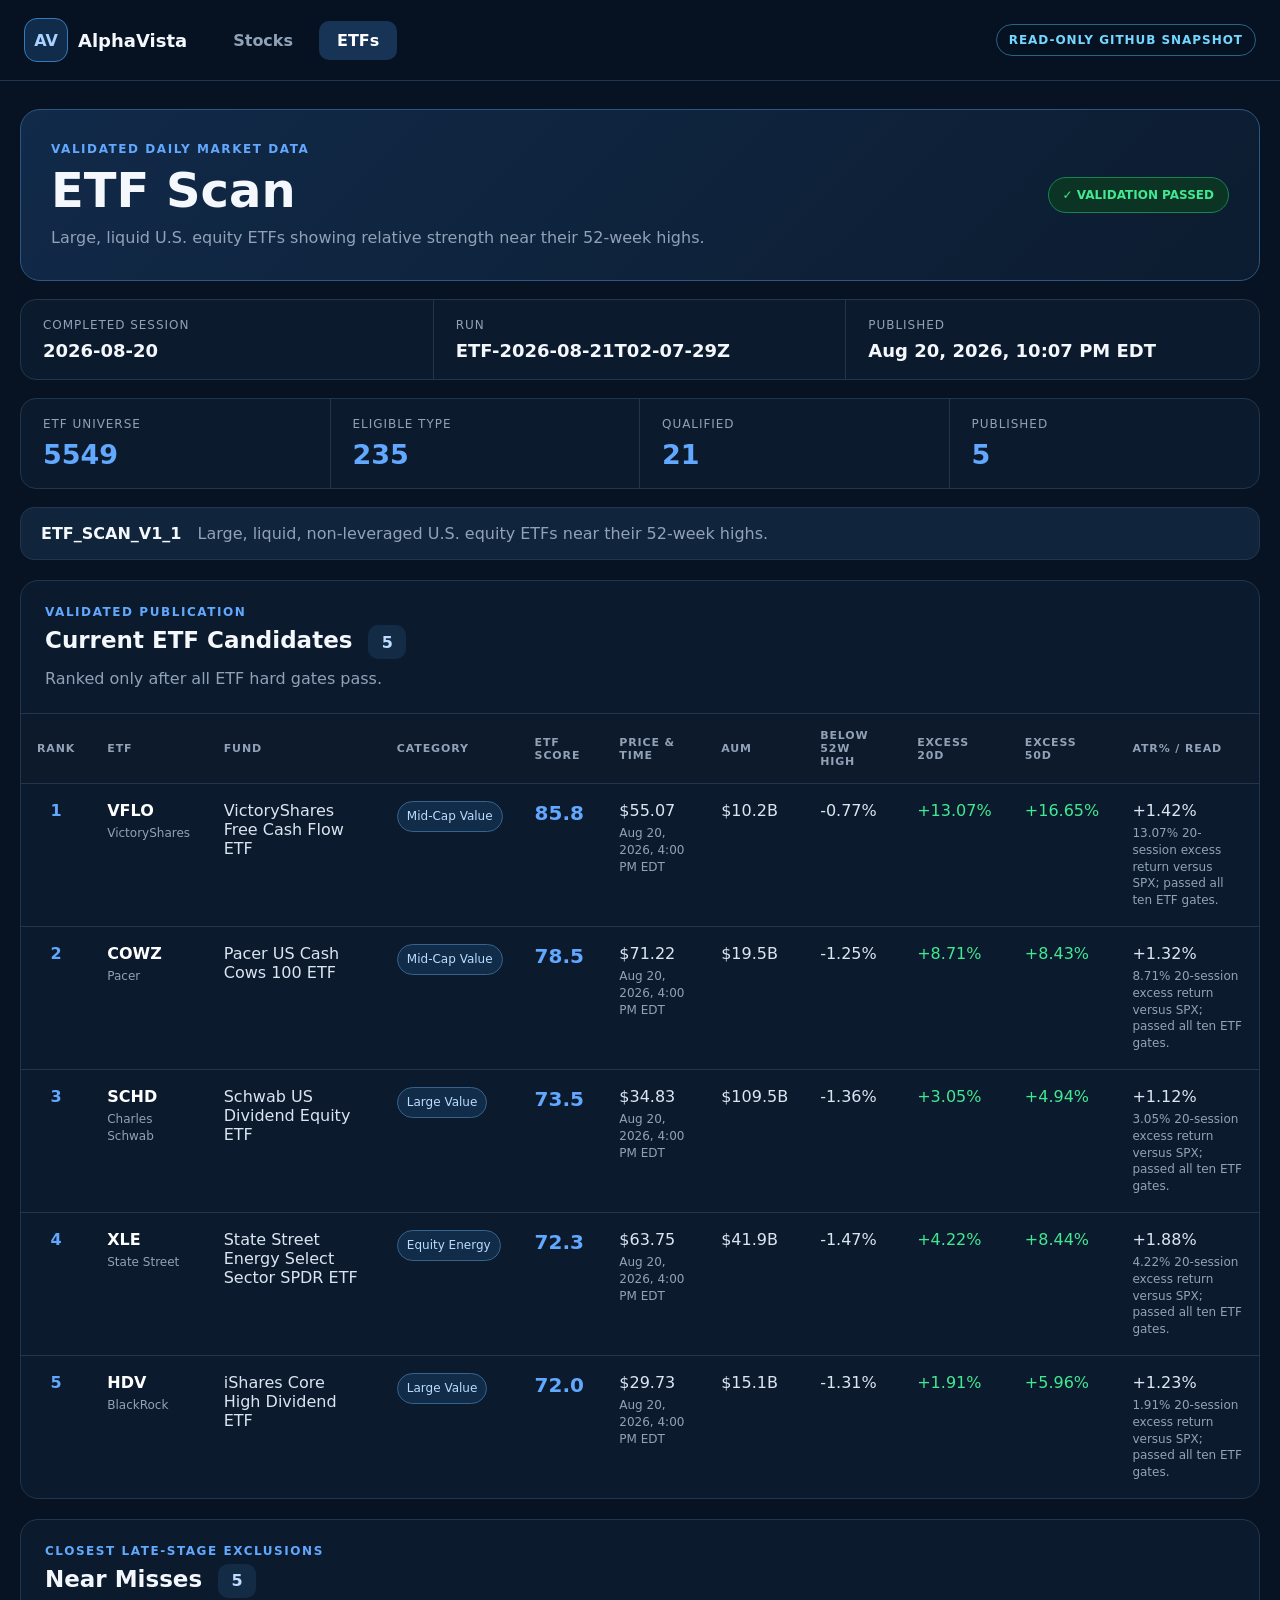
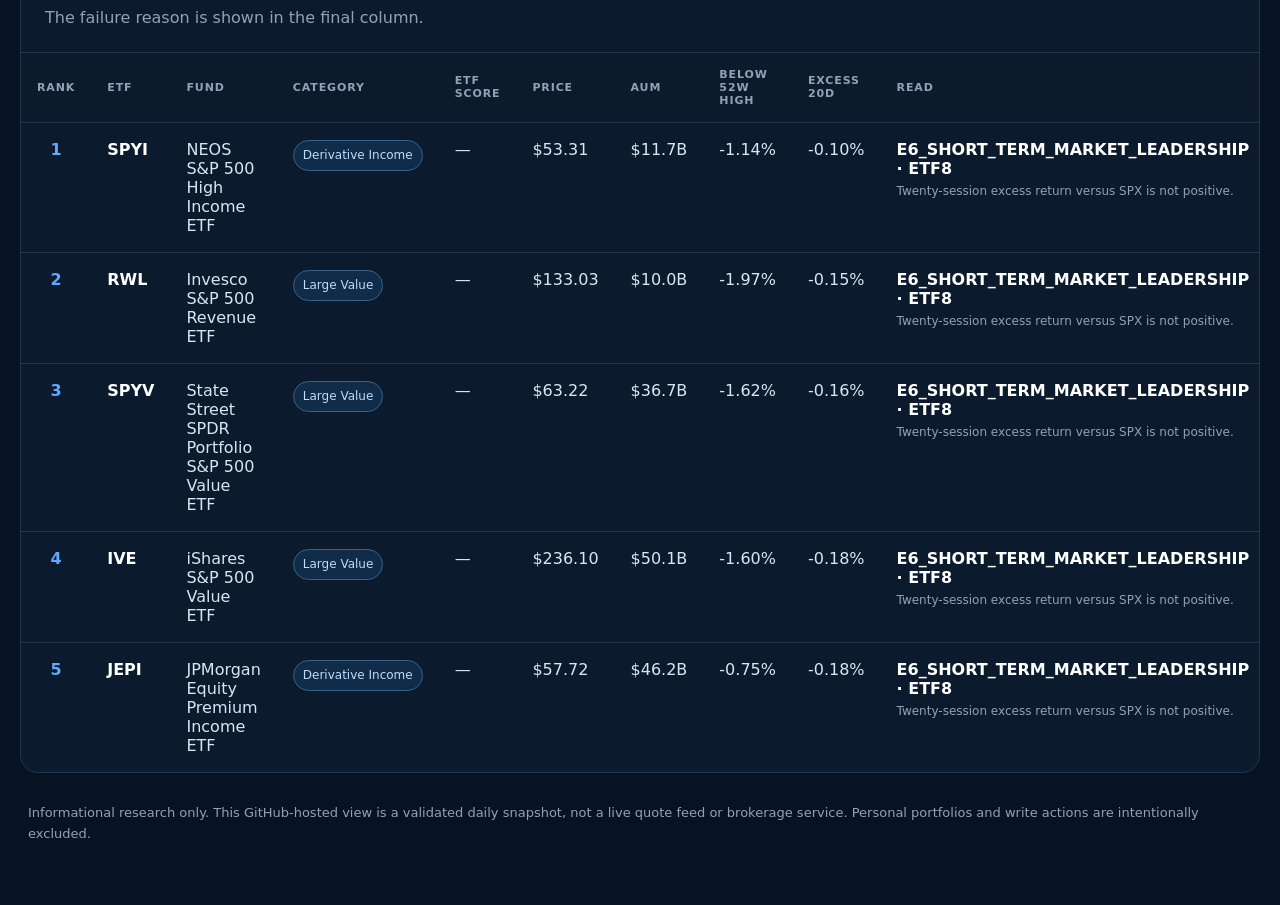
==== commit 46ee4f33: "Publish validated market snapshot 13496ba" ====
--- a/etfs/index.html
+++ b/etfs/index.html
@@ -30,22 +30,22 @@
         <span class="validation">✓ VALIDATION PASSED</span>
       </section>
       <section class="run-meta" aria-label="Publication details">
-        <div><span>Completed session</span><strong>2026-08-19</strong></div>
-        <div><span>Run</span><strong>ETF-2026-08-20T01-58-44Z</strong></div>
-        <div><span>Published</span><strong>Aug 19, 2026, 9:58 PM EDT</strong></div>
+        <div><span>Completed session</span><strong>2026-08-20</strong></div>
+        <div><span>Run</span><strong>ETF-2026-08-21T02-07-29Z</strong></div>
+        <div><span>Published</span><strong>Aug 20, 2026, 10:07 PM EDT</strong></div>
       </section>
       
     <section class="summary-grid">
-      <div><span>ETF universe</span><strong>5546</strong></div>
-      <div><span>Eligible type</span><strong>236</strong></div>
-      <div><span>Qualified</span><strong>67</strong></div>
+      <div><span>ETF universe</span><strong>5549</strong></div>
+      <div><span>Eligible type</span><strong>235</strong></div>
+      <div><span>Qualified</span><strong>21</strong></div>
       <div><span>Published</span><strong>5</strong></div>
     </section>
     <section class="policy-note">
       <strong>ETF_SCAN_V1_1</strong>
       <span>Large, liquid, non-leveraged U.S. equity ETFs near their 52-week highs.</span>
     </section>
-    <section class="warning">Concentration warning: 4 published candidates have Health exposure.</section>
+    
     <section class="panel">
       <header class="panel-header">
         <div><p class="eyebrow">VALIDATED PUBLICATION</p><h2>Current ETF Candidates <span class="count">5</span></h2><p>Ranked only after all ETF hard gates pass.</p></div>
@@ -56,68 +56,68 @@
           <tbody>
         <tr>
           <td class="rank">1</td>
-          <td><strong>XLV</strong><span>State Street</span></td>
-          <td>State Street Health Care Select Sector SPDR ETF</td>
-          <td><span class="badge category">Health</span></td>
-          <td class="score">85.5</td>
-          <td>$175.68<span>Aug 19, 2026, 4:00 PM EDT</span></td>
-          <td>$44.2B</td>
-          <td>-0.52%</td>
-          <td class="positive">+7.41%</td>
-          <td class="positive">+11.51%</td>
-          <td>+1.72%<span>7.41% 20-session excess return versus SPX; passed all ten ETF gates.</span></td>
+          <td><strong>VFLO</strong><span>VictoryShares</span></td>
+          <td>VictoryShares Free Cash Flow ETF</td>
+          <td><span class="badge category">Mid-Cap Value</span></td>
+          <td class="score">85.8</td>
+          <td>$55.07<span>Aug 20, 2026, 4:00 PM EDT</span></td>
+          <td>$10.2B</td>
+          <td>-0.77%</td>
+          <td class="positive">+13.07%</td>
+          <td class="positive">+16.65%</td>
+          <td>+1.42%<span>13.07% 20-session excess return versus SPX; passed all ten ETF gates.</span></td>
         </tr>
         <tr>
           <td class="rank">2</td>
-          <td><strong>IBB</strong><span>BlackRock</span></td>
-          <td>iShares Biotechnology ETF</td>
-          <td><span class="badge category">Health</span></td>
-          <td class="score">85.2</td>
-          <td>$216.96<span>Aug 19, 2026, 4:00 PM EDT</span></td>
-          <td>$10.2B</td>
-          <td>-0.05%</td>
-          <td class="positive">+13.23%</td>
-          <td class="positive">+25.92%</td>
-          <td>+1.95%<span>13.23% 20-session excess return versus SPX; passed all ten ETF gates.</span></td>
+          <td><strong>COWZ</strong><span>Pacer</span></td>
+          <td>Pacer US Cash Cows 100 ETF</td>
+          <td><span class="badge category">Mid-Cap Value</span></td>
+          <td class="score">78.5</td>
+          <td>$71.22<span>Aug 20, 2026, 4:00 PM EDT</span></td>
+          <td>$19.5B</td>
+          <td>-1.25%</td>
+          <td class="positive">+8.71%</td>
+          <td class="positive">+8.43%</td>
+          <td>+1.32%<span>8.71% 20-session excess return versus SPX; passed all ten ETF gates.</span></td>
         </tr>
         <tr>
           <td class="rank">3</td>
-          <td><strong>XBI</strong><span>State Street</span></td>
-          <td>State Street SPDR S&amp;P Biotech ETF</td>
-          <td><span class="badge category">Health</span></td>
-          <td class="score">84.5</td>
-          <td>$169.55<span>Aug 19, 2026, 4:00 PM EDT</span></td>
-          <td>$10.9B</td>
-          <td>-0.08%</td>
-          <td class="positive">+8.68%</td>
-          <td class="positive">+28.07%</td>
-          <td>+2.53%<span>8.68% 20-session excess return versus SPX; passed all ten ETF gates.</span></td>
+          <td><strong>SCHD</strong><span>Charles Schwab</span></td>
+          <td>Schwab US Dividend Equity ETF</td>
+          <td><span class="badge category">Large Value</span></td>
+          <td class="score">73.5</td>
+          <td>$34.83<span>Aug 20, 2026, 4:00 PM EDT</span></td>
+          <td>$109.5B</td>
+          <td>-1.36%</td>
+          <td class="positive">+3.05%</td>
+          <td class="positive">+4.94%</td>
+          <td>+1.12%<span>3.05% 20-session excess return versus SPX; passed all ten ETF gates.</span></td>
         </tr>
         <tr>
           <td class="rank">4</td>
-          <td><strong>VHT</strong><span>Vanguard</span></td>
-          <td>Vanguard Health Care ETF</td>
-          <td><span class="badge category">Health</span></td>
-          <td class="score">82.2</td>
-          <td>$329.48<span>Aug 19, 2026, 4:00 PM EDT</span></td>
-          <td>$19.2B</td>
-          <td>-0.38%</td>
-          <td class="positive">+7.11%</td>
-          <td class="positive">+12.61%</td>
-          <td>+1.60%<span>7.11% 20-session excess return versus SPX; passed all ten ETF gates.</span></td>
+          <td><strong>XLE</strong><span>State Street</span></td>
+          <td>State Street Energy Select Sector SPDR ETF</td>
+          <td><span class="badge category">Equity Energy</span></td>
+          <td class="score">72.3</td>
+          <td>$63.75<span>Aug 20, 2026, 4:00 PM EDT</span></td>
+          <td>$41.9B</td>
+          <td>-1.47%</td>
+          <td class="positive">+4.22%</td>
+          <td class="positive">+8.44%</td>
+          <td>+1.88%<span>4.22% 20-session excess return versus SPX; passed all ten ETF gates.</span></td>
         </tr>
         <tr>
           <td class="rank">5</td>
-          <td><strong>VFLO</strong><span>VictoryShares</span></td>
-          <td>VictoryShares Free Cash Flow ETF</td>
-          <td><span class="badge category">Mid-Cap Value</span></td>
-          <td class="score">81.7</td>
-          <td>$55.08<span>Aug 19, 2026, 4:00 PM EDT</span></td>
-          <td>$10.2B</td>
-          <td>-0.54%</td>
-          <td class="positive">+12.42%</td>
-          <td class="positive">+15.53%</td>
-          <td>+1.47%<span>12.42% 20-session excess return versus SPX; passed all ten ETF gates.</span></td>
+          <td><strong>HDV</strong><span>BlackRock</span></td>
+          <td>iShares Core High Dividend ETF</td>
+          <td><span class="badge category">Large Value</span></td>
+          <td class="score">72.0</td>
+          <td>$29.73<span>Aug 20, 2026, 4:00 PM EDT</span></td>
+          <td>$15.1B</td>
+          <td>-1.31%</td>
+          <td class="positive">+1.91%</td>
+          <td class="positive">+5.96%</td>
+          <td>+1.23%<span>1.91% 20-session excess return versus SPX; passed all ten ETF gates.</span></td>
         </tr></tbody>
         </table>
       </div>
@@ -132,62 +132,62 @@
           <tbody>
         <tr>
           <td class="rank">1</td>
-          <td><strong>ESGU</strong></td>
-          <td>iShares ESG Aware MSCI USA ETF</td>
-          <td><span class="badge category">Large Blend</span></td>
+          <td><strong>SPYI</strong></td>
+          <td>NEOS S&amp;P 500 High Income ETF</td>
+          <td><span class="badge category">Derivative Income</span></td>
           <td>—</td>
-          <td>$168.40</td>
-          <td>$18.2B</td>
-          <td>-1.43%</td>
-          <td>-0.02%</td>
+          <td>$53.31</td>
+          <td>$11.7B</td>
+          <td>-1.14%</td>
+          <td>-0.10%</td>
           <td class="read"><strong>E6_SHORT_TERM_MARKET_LEADERSHIP · ETF8</strong><span>Twenty-session excess return versus SPX is not positive.</span></td>
         </tr>
         <tr>
           <td class="rank">2</td>
-          <td><strong>DFAS</strong></td>
-          <td>Dimensional U.S. Small Cap ETF</td>
-          <td><span class="badge category">Small Blend</span></td>
+          <td><strong>RWL</strong></td>
+          <td>Invesco S&amp;P 500 Revenue ETF</td>
+          <td><span class="badge category">Large Value</span></td>
           <td>—</td>
-          <td>$83.28</td>
-          <td>$16.0B</td>
-          <td>-1.47%</td>
-          <td>-0.02%</td>
+          <td>$133.03</td>
+          <td>$10.0B</td>
+          <td>-1.97%</td>
+          <td>-0.15%</td>
           <td class="read"><strong>E6_SHORT_TERM_MARKET_LEADERSHIP · ETF8</strong><span>Twenty-session excess return versus SPX is not positive.</span></td>
         </tr>
         <tr>
           <td class="rank">3</td>
-          <td><strong>VTWO</strong></td>
-          <td>Vanguard Russell 2000 ETF</td>
-          <td><span class="badge category">Small Blend</span></td>
+          <td><strong>SPYV</strong></td>
+          <td>State Street SPDR Portfolio S&amp;P 500 Value ETF</td>
+          <td><span class="badge category">Large Value</span></td>
           <td>—</td>
-          <td>$122.00</td>
-          <td>$17.4B</td>
-          <td>-1.11%</td>
-          <td>-0.03%</td>
+          <td>$63.22</td>
+          <td>$36.7B</td>
+          <td>-1.62%</td>
+          <td>-0.16%</td>
           <td class="read"><strong>E6_SHORT_TERM_MARKET_LEADERSHIP · ETF8</strong><span>Twenty-session excess return versus SPX is not positive.</span></td>
         </tr>
         <tr>
           <td class="rank">4</td>
-          <td><strong>DUHP</strong></td>
-          <td>Dimensional US High Profitability ETF</td>
-          <td><span class="badge category">Large Blend</span></td>
+          <td><strong>IVE</strong></td>
+          <td>iShares S&amp;P 500 Value ETF</td>
+          <td><span class="badge category">Large Value</span></td>
           <td>—</td>
-          <td>$42.51</td>
-          <td>$12.8B</td>
-          <td>-0.91%</td>
-          <td>-0.08%</td>
+          <td>$236.10</td>
+          <td>$50.1B</td>
+          <td>-1.60%</td>
+          <td>-0.18%</td>
           <td class="read"><strong>E6_SHORT_TERM_MARKET_LEADERSHIP · ETF8</strong><span>Twenty-session excess return versus SPX is not positive.</span></td>
         </tr>
         <tr>
           <td class="rank">5</td>
-          <td><strong>IWM</strong></td>
-          <td>iShares Russell 2000 ETF</td>
-          <td><span class="badge category">Small Blend</span></td>
+          <td><strong>JEPI</strong></td>
+          <td>JPMorgan Equity Premium Income ETF</td>
+          <td><span class="badge category">Derivative Income</span></td>
           <td>—</td>
-          <td>$301.72</td>
-          <td>$82.0B</td>
-          <td>-1.13%</td>
-          <td>-0.09%</td>
+          <td>$57.72</td>
+          <td>$46.2B</td>
+          <td>-0.75%</td>
+          <td>-0.18%</td>
           <td class="read"><strong>E6_SHORT_TERM_MARKET_LEADERSHIP · ETF8</strong><span>Twenty-session excess return versus SPX is not positive.</span></td>
         </tr></tbody>
         </table>
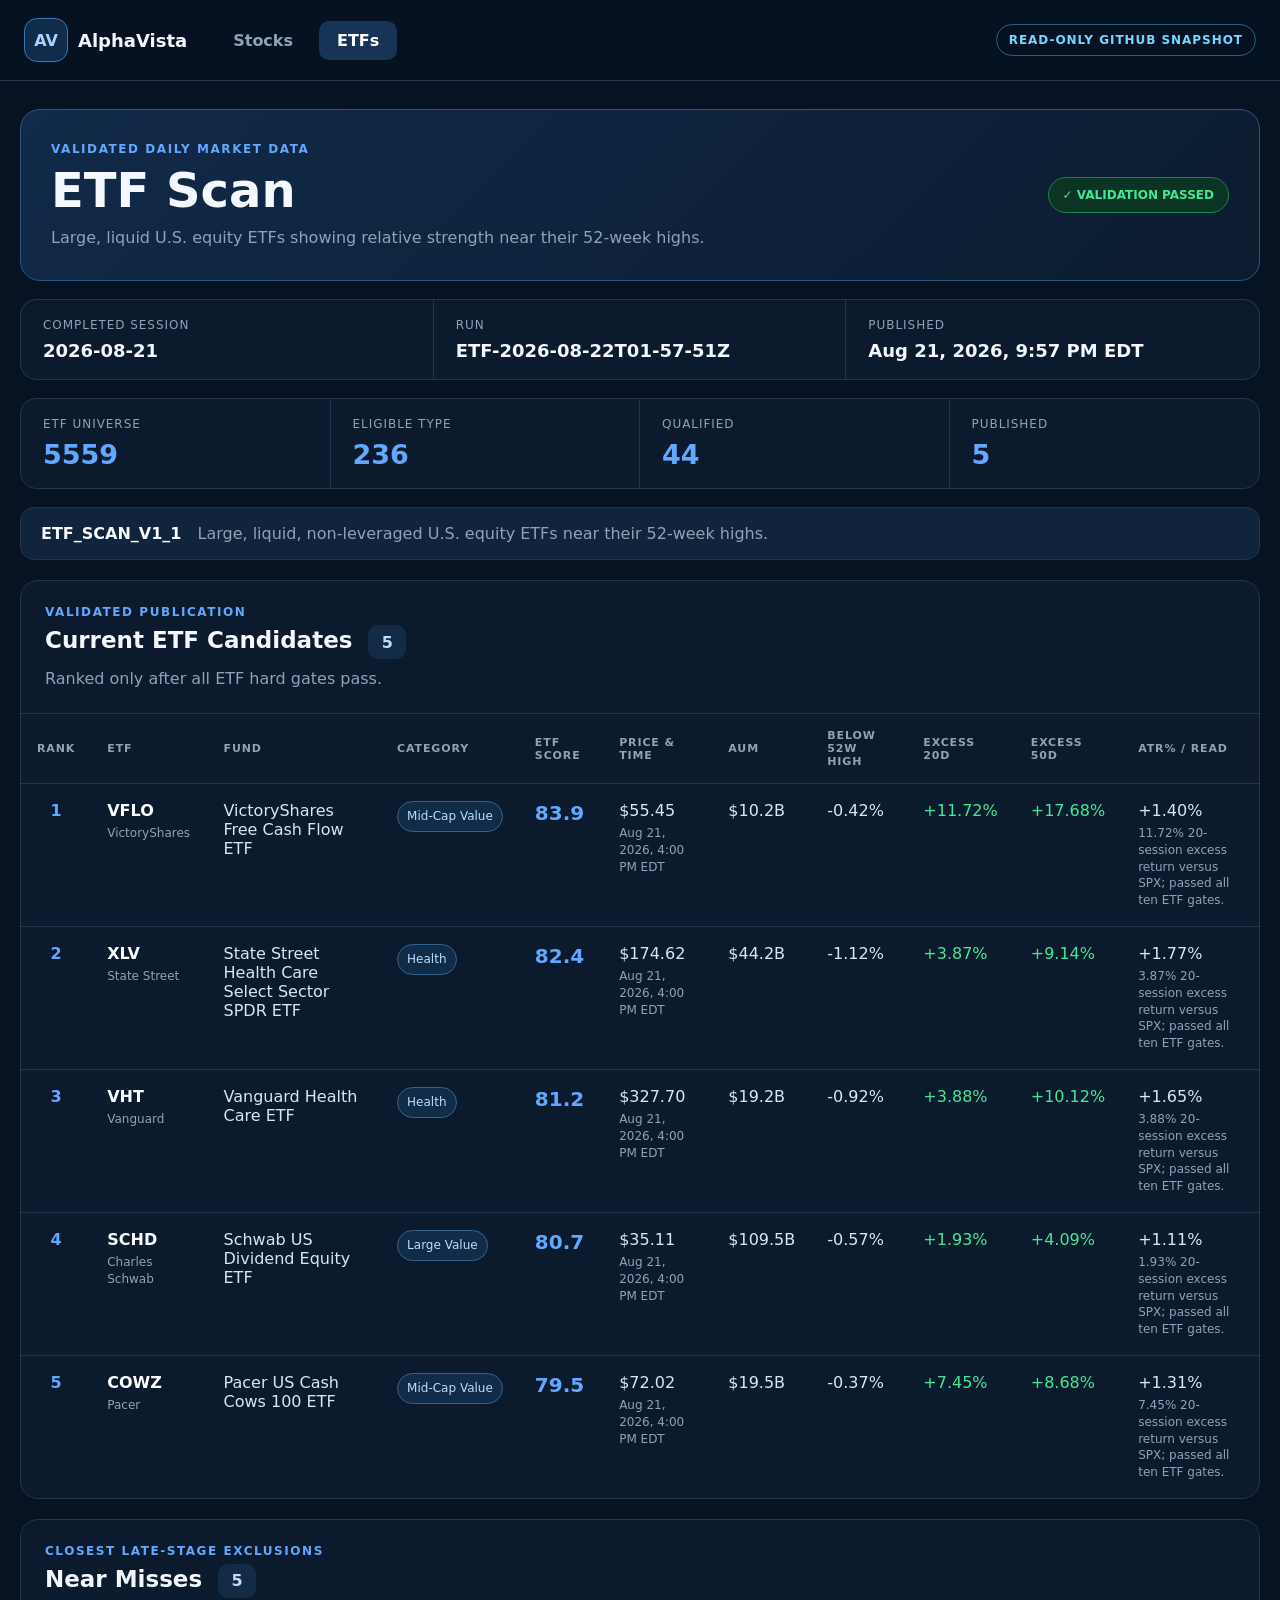
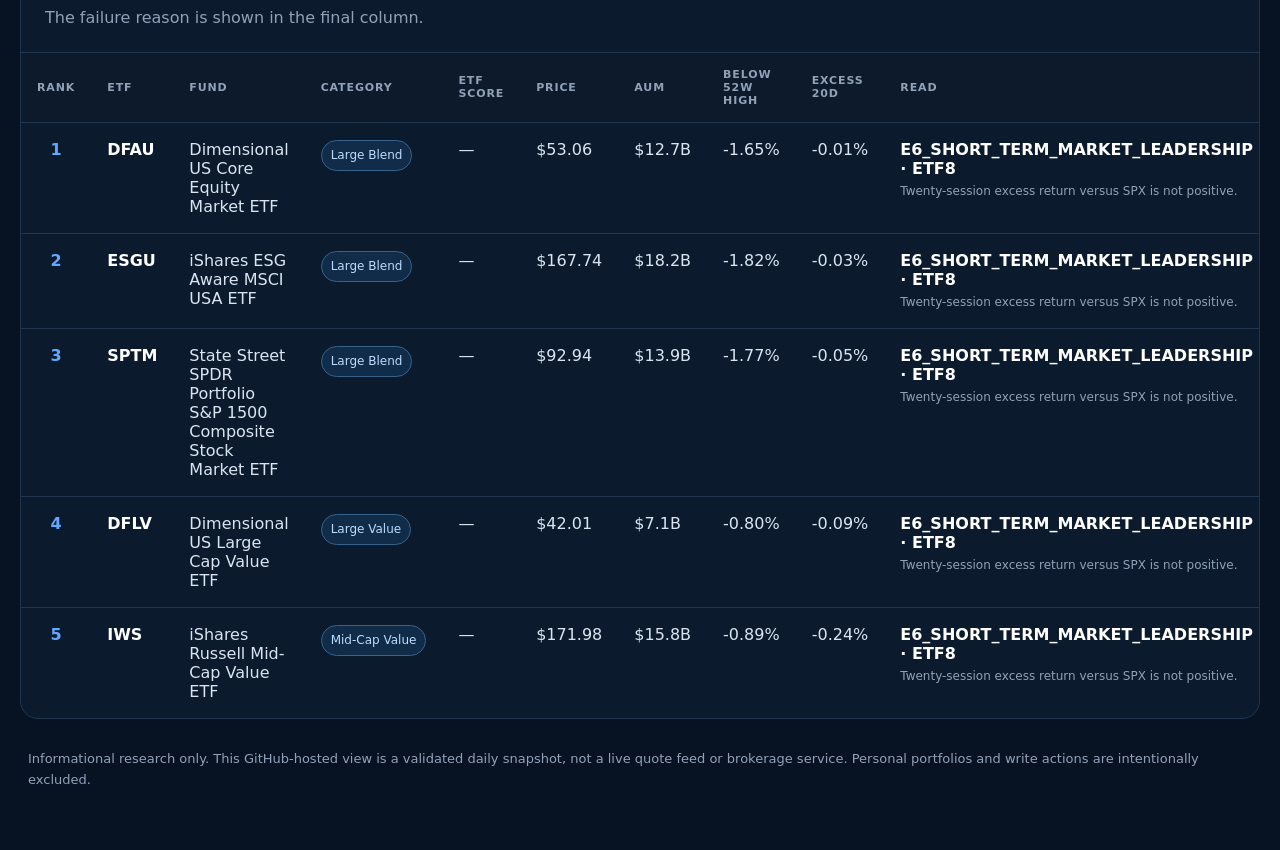
==== commit 9e92b33b: "Publish validated market snapshot 13496ba" ====
--- a/etfs/index.html
+++ b/etfs/index.html
@@ -30,15 +30,15 @@
         <span class="validation">✓ VALIDATION PASSED</span>
       </section>
       <section class="run-meta" aria-label="Publication details">
-        <div><span>Completed session</span><strong>2026-08-20</strong></div>
-        <div><span>Run</span><strong>ETF-2026-08-21T02-07-29Z</strong></div>
-        <div><span>Published</span><strong>Aug 20, 2026, 10:07 PM EDT</strong></div>
+        <div><span>Completed session</span><strong>2026-08-21</strong></div>
+        <div><span>Run</span><strong>ETF-2026-08-22T01-57-51Z</strong></div>
+        <div><span>Published</span><strong>Aug 21, 2026, 9:57 PM EDT</strong></div>
       </section>
       
     <section class="summary-grid">
-      <div><span>ETF universe</span><strong>5549</strong></div>
-      <div><span>Eligible type</span><strong>235</strong></div>
-      <div><span>Qualified</span><strong>21</strong></div>
+      <div><span>ETF universe</span><strong>5559</strong></div>
+      <div><span>Eligible type</span><strong>236</strong></div>
+      <div><span>Qualified</span><strong>44</strong></div>
       <div><span>Published</span><strong>5</strong></div>
     </section>
     <section class="policy-note">
@@ -59,65 +59,65 @@
           <td><strong>VFLO</strong><span>VictoryShares</span></td>
           <td>VictoryShares Free Cash Flow ETF</td>
           <td><span class="badge category">Mid-Cap Value</span></td>
-          <td class="score">85.8</td>
-          <td>$55.07<span>Aug 20, 2026, 4:00 PM EDT</span></td>
+          <td class="score">83.9</td>
+          <td>$55.45<span>Aug 21, 2026, 4:00 PM EDT</span></td>
           <td>$10.2B</td>
-          <td>-0.77%</td>
-          <td class="positive">+13.07%</td>
-          <td class="positive">+16.65%</td>
-          <td>+1.42%<span>13.07% 20-session excess return versus SPX; passed all ten ETF gates.</span></td>
+          <td>-0.42%</td>
+          <td class="positive">+11.72%</td>
+          <td class="positive">+17.68%</td>
+          <td>+1.40%<span>11.72% 20-session excess return versus SPX; passed all ten ETF gates.</span></td>
         </tr>
         <tr>
           <td class="rank">2</td>
+          <td><strong>XLV</strong><span>State Street</span></td>
+          <td>State Street Health Care Select Sector SPDR ETF</td>
+          <td><span class="badge category">Health</span></td>
+          <td class="score">82.4</td>
+          <td>$174.62<span>Aug 21, 2026, 4:00 PM EDT</span></td>
+          <td>$44.2B</td>
+          <td>-1.12%</td>
+          <td class="positive">+3.87%</td>
+          <td class="positive">+9.14%</td>
+          <td>+1.77%<span>3.87% 20-session excess return versus SPX; passed all ten ETF gates.</span></td>
+        </tr>
+        <tr>
+          <td class="rank">3</td>
+          <td><strong>VHT</strong><span>Vanguard</span></td>
+          <td>Vanguard Health Care ETF</td>
+          <td><span class="badge category">Health</span></td>
+          <td class="score">81.2</td>
+          <td>$327.70<span>Aug 21, 2026, 4:00 PM EDT</span></td>
+          <td>$19.2B</td>
+          <td>-0.92%</td>
+          <td class="positive">+3.88%</td>
+          <td class="positive">+10.12%</td>
+          <td>+1.65%<span>3.88% 20-session excess return versus SPX; passed all ten ETF gates.</span></td>
+        </tr>
+        <tr>
+          <td class="rank">4</td>
+          <td><strong>SCHD</strong><span>Charles Schwab</span></td>
+          <td>Schwab US Dividend Equity ETF</td>
+          <td><span class="badge category">Large Value</span></td>
+          <td class="score">80.7</td>
+          <td>$35.11<span>Aug 21, 2026, 4:00 PM EDT</span></td>
+          <td>$109.5B</td>
+          <td>-0.57%</td>
+          <td class="positive">+1.93%</td>
+          <td class="positive">+4.09%</td>
+          <td>+1.11%<span>1.93% 20-session excess return versus SPX; passed all ten ETF gates.</span></td>
+        </tr>
+        <tr>
+          <td class="rank">5</td>
           <td><strong>COWZ</strong><span>Pacer</span></td>
           <td>Pacer US Cash Cows 100 ETF</td>
           <td><span class="badge category">Mid-Cap Value</span></td>
-          <td class="score">78.5</td>
-          <td>$71.22<span>Aug 20, 2026, 4:00 PM EDT</span></td>
+          <td class="score">79.5</td>
+          <td>$72.02<span>Aug 21, 2026, 4:00 PM EDT</span></td>
           <td>$19.5B</td>
-          <td>-1.25%</td>
-          <td class="positive">+8.71%</td>
-          <td class="positive">+8.43%</td>
-          <td>+1.32%<span>8.71% 20-session excess return versus SPX; passed all ten ETF gates.</span></td>
-        </tr>
-        <tr>
-          <td class="rank">3</td>
-          <td><strong>SCHD</strong><span>Charles Schwab</span></td>
-          <td>Schwab US Dividend Equity ETF</td>
-          <td><span class="badge category">Large Value</span></td>
-          <td class="score">73.5</td>
-          <td>$34.83<span>Aug 20, 2026, 4:00 PM EDT</span></td>
-          <td>$109.5B</td>
-          <td>-1.36%</td>
-          <td class="positive">+3.05%</td>
-          <td class="positive">+4.94%</td>
-          <td>+1.12%<span>3.05% 20-session excess return versus SPX; passed all ten ETF gates.</span></td>
-        </tr>
-        <tr>
-          <td class="rank">4</td>
-          <td><strong>XLE</strong><span>State Street</span></td>
-          <td>State Street Energy Select Sector SPDR ETF</td>
-          <td><span class="badge category">Equity Energy</span></td>
-          <td class="score">72.3</td>
-          <td>$63.75<span>Aug 20, 2026, 4:00 PM EDT</span></td>
-          <td>$41.9B</td>
-          <td>-1.47%</td>
-          <td class="positive">+4.22%</td>
-          <td class="positive">+8.44%</td>
-          <td>+1.88%<span>4.22% 20-session excess return versus SPX; passed all ten ETF gates.</span></td>
-        </tr>
-        <tr>
-          <td class="rank">5</td>
-          <td><strong>HDV</strong><span>BlackRock</span></td>
-          <td>iShares Core High Dividend ETF</td>
-          <td><span class="badge category">Large Value</span></td>
-          <td class="score">72.0</td>
-          <td>$29.73<span>Aug 20, 2026, 4:00 PM EDT</span></td>
-          <td>$15.1B</td>
-          <td>-1.31%</td>
-          <td class="positive">+1.91%</td>
-          <td class="positive">+5.96%</td>
-          <td>+1.23%<span>1.91% 20-session excess return versus SPX; passed all ten ETF gates.</span></td>
+          <td>-0.37%</td>
+          <td class="positive">+7.45%</td>
+          <td class="positive">+8.68%</td>
+          <td>+1.31%<span>7.45% 20-session excess return versus SPX; passed all ten ETF gates.</span></td>
         </tr></tbody>
         </table>
       </div>
@@ -132,62 +132,62 @@
           <tbody>
         <tr>
           <td class="rank">1</td>
-          <td><strong>SPYI</strong></td>
-          <td>NEOS S&amp;P 500 High Income ETF</td>
-          <td><span class="badge category">Derivative Income</span></td>
+          <td><strong>DFAU</strong></td>
+          <td>Dimensional US Core Equity Market ETF</td>
+          <td><span class="badge category">Large Blend</span></td>
           <td>—</td>
-          <td>$53.31</td>
-          <td>$11.7B</td>
-          <td>-1.14%</td>
-          <td>-0.10%</td>
+          <td>$53.06</td>
+          <td>$12.7B</td>
+          <td>-1.65%</td>
+          <td>-0.01%</td>
           <td class="read"><strong>E6_SHORT_TERM_MARKET_LEADERSHIP · ETF8</strong><span>Twenty-session excess return versus SPX is not positive.</span></td>
         </tr>
         <tr>
           <td class="rank">2</td>
-          <td><strong>RWL</strong></td>
-          <td>Invesco S&amp;P 500 Revenue ETF</td>
-          <td><span class="badge category">Large Value</span></td>
+          <td><strong>ESGU</strong></td>
+          <td>iShares ESG Aware MSCI USA ETF</td>
+          <td><span class="badge category">Large Blend</span></td>
           <td>—</td>
-          <td>$133.03</td>
-          <td>$10.0B</td>
-          <td>-1.97%</td>
-          <td>-0.15%</td>
+          <td>$167.74</td>
+          <td>$18.2B</td>
+          <td>-1.82%</td>
+          <td>-0.03%</td>
           <td class="read"><strong>E6_SHORT_TERM_MARKET_LEADERSHIP · ETF8</strong><span>Twenty-session excess return versus SPX is not positive.</span></td>
         </tr>
         <tr>
           <td class="rank">3</td>
-          <td><strong>SPYV</strong></td>
-          <td>State Street SPDR Portfolio S&amp;P 500 Value ETF</td>
-          <td><span class="badge category">Large Value</span></td>
+          <td><strong>SPTM</strong></td>
+          <td>State Street SPDR Portfolio S&amp;P 1500 Composite Stock Market ETF</td>
+          <td><span class="badge category">Large Blend</span></td>
           <td>—</td>
-          <td>$63.22</td>
-          <td>$36.7B</td>
-          <td>-1.62%</td>
-          <td>-0.16%</td>
+          <td>$92.94</td>
+          <td>$13.9B</td>
+          <td>-1.77%</td>
+          <td>-0.05%</td>
           <td class="read"><strong>E6_SHORT_TERM_MARKET_LEADERSHIP · ETF8</strong><span>Twenty-session excess return versus SPX is not positive.</span></td>
         </tr>
         <tr>
           <td class="rank">4</td>
-          <td><strong>IVE</strong></td>
-          <td>iShares S&amp;P 500 Value ETF</td>
+          <td><strong>DFLV</strong></td>
+          <td>Dimensional US Large Cap Value ETF</td>
           <td><span class="badge category">Large Value</span></td>
           <td>—</td>
-          <td>$236.10</td>
-          <td>$50.1B</td>
-          <td>-1.60%</td>
-          <td>-0.18%</td>
+          <td>$42.01</td>
+          <td>$7.1B</td>
+          <td>-0.80%</td>
+          <td>-0.09%</td>
           <td class="read"><strong>E6_SHORT_TERM_MARKET_LEADERSHIP · ETF8</strong><span>Twenty-session excess return versus SPX is not positive.</span></td>
         </tr>
         <tr>
           <td class="rank">5</td>
-          <td><strong>JEPI</strong></td>
-          <td>JPMorgan Equity Premium Income ETF</td>
-          <td><span class="badge category">Derivative Income</span></td>
+          <td><strong>IWS</strong></td>
+          <td>iShares Russell Mid-Cap Value ETF</td>
+          <td><span class="badge category">Mid-Cap Value</span></td>
           <td>—</td>
-          <td>$57.72</td>
-          <td>$46.2B</td>
-          <td>-0.75%</td>
-          <td>-0.18%</td>
+          <td>$171.98</td>
+          <td>$15.8B</td>
+          <td>-0.89%</td>
+          <td>-0.24%</td>
           <td class="read"><strong>E6_SHORT_TERM_MARKET_LEADERSHIP · ETF8</strong><span>Twenty-session excess return versus SPX is not positive.</span></td>
         </tr></tbody>
         </table>
